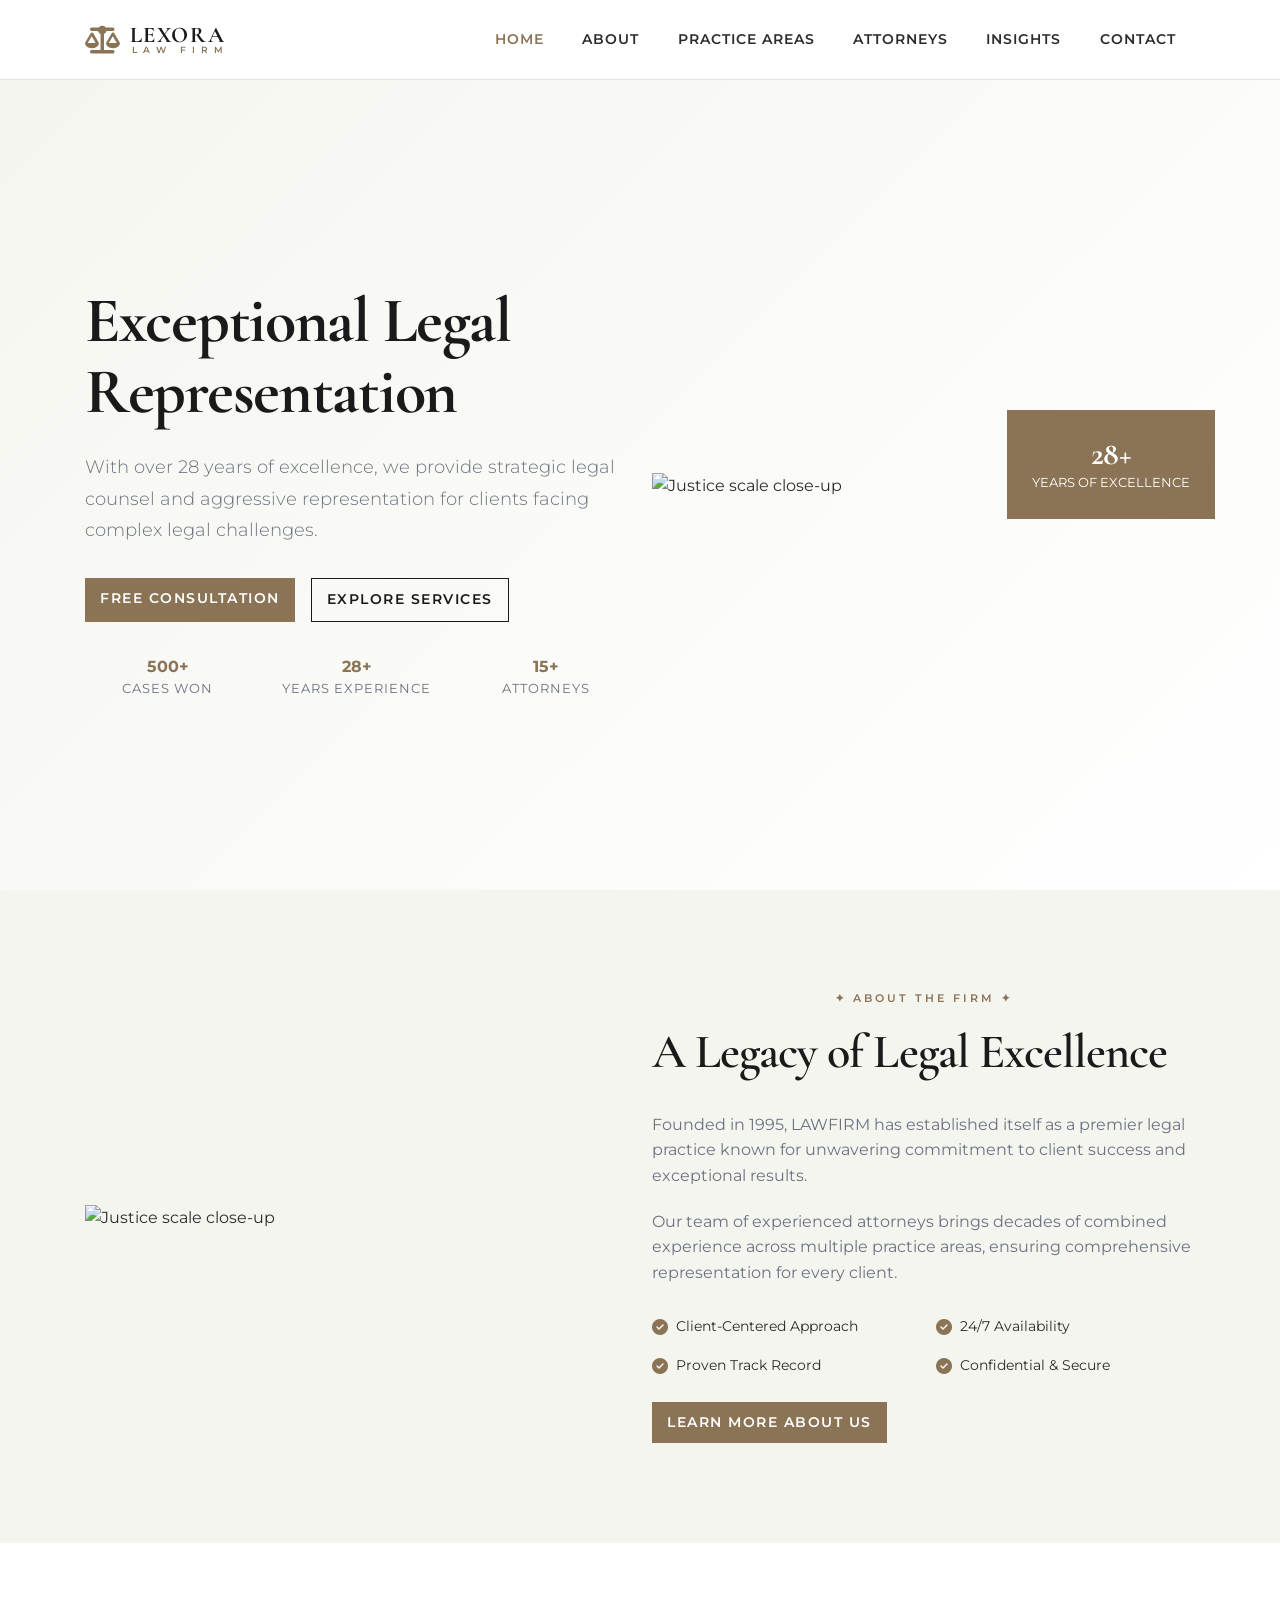
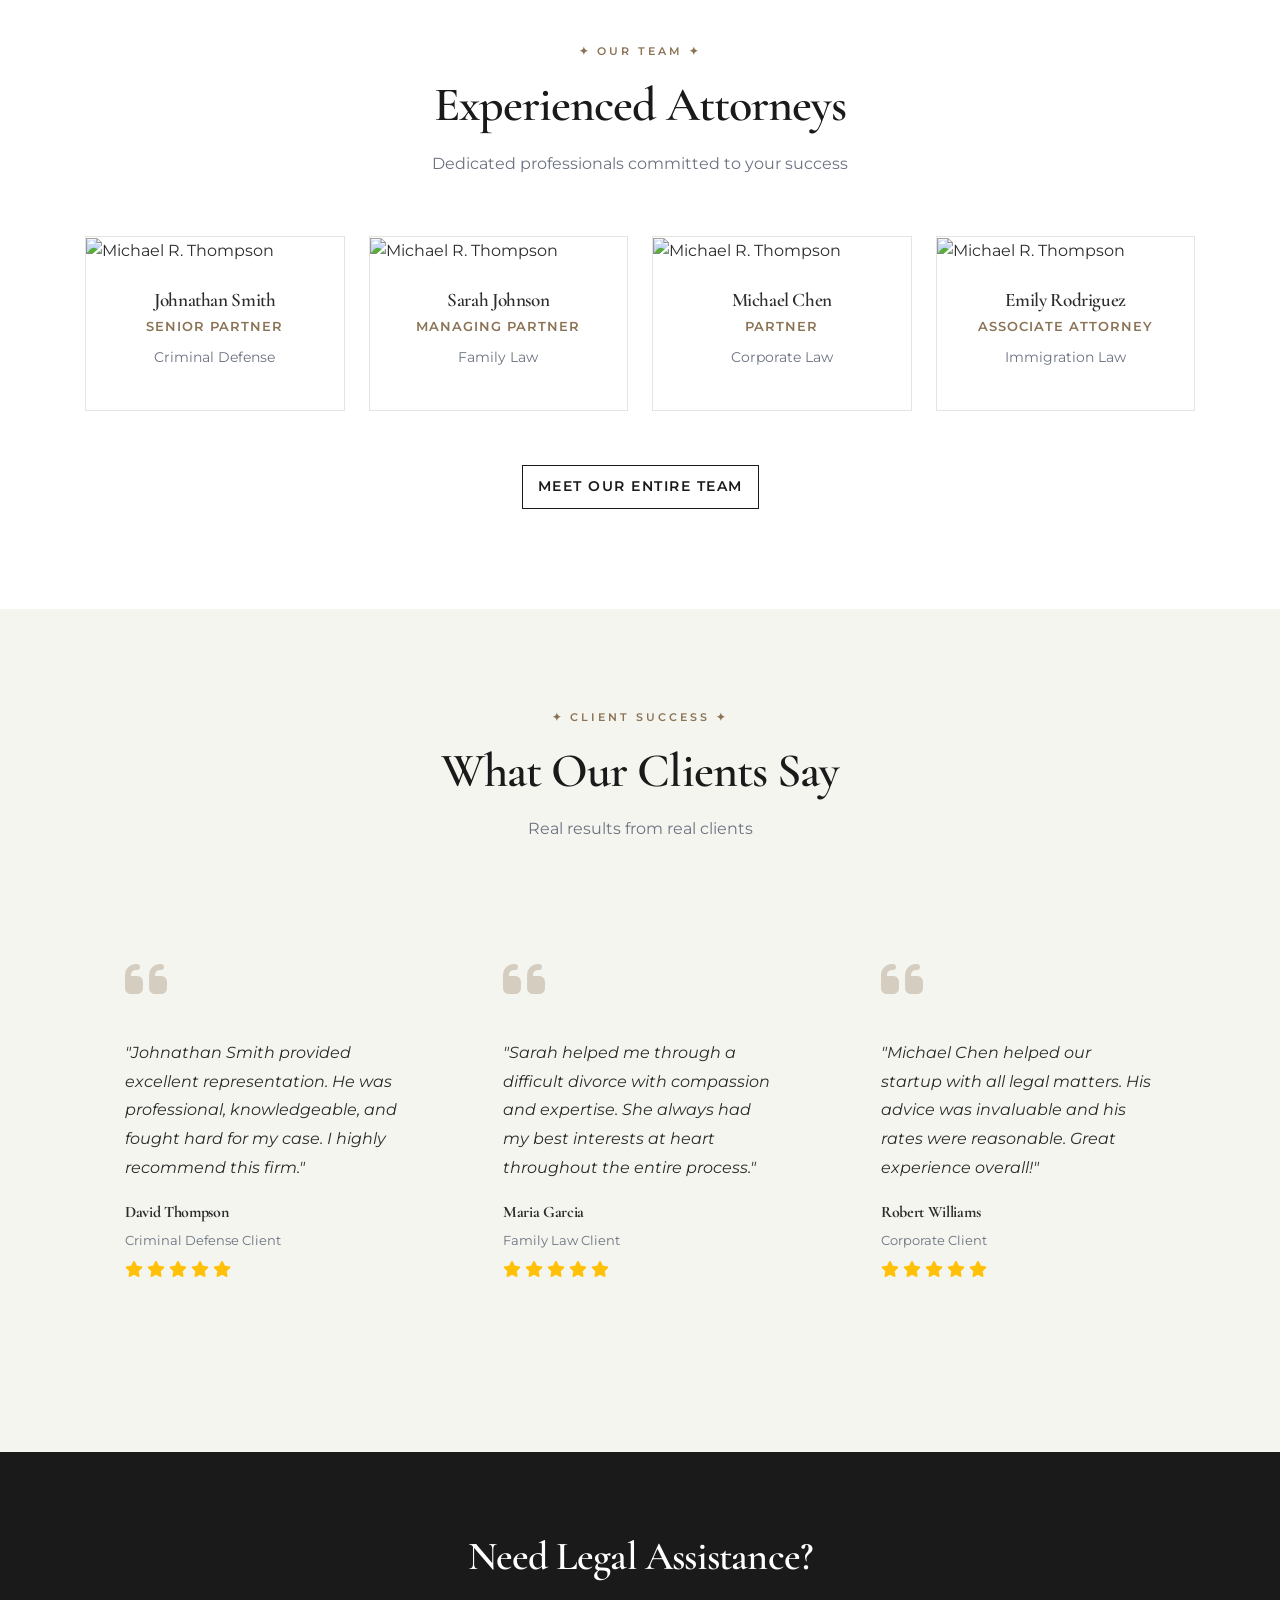
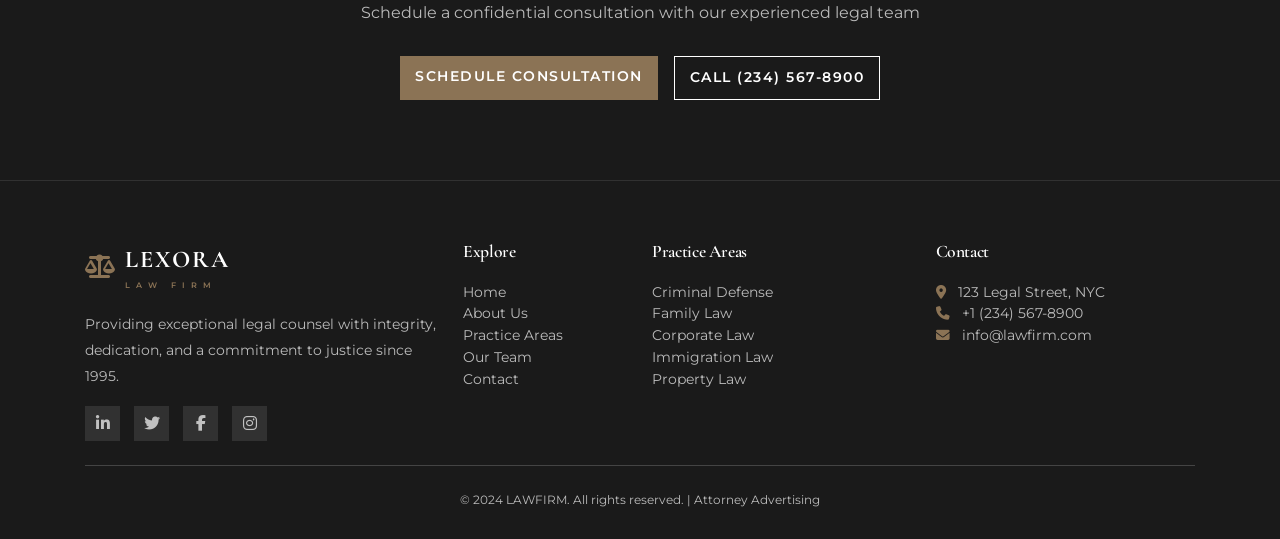
==== index.html @ 79b03701 "Update index.html" ====
<!DOCTYPE html>
<html lang="en">
<head>
    <meta charset="UTF-8">
    <meta name="viewport" content="width=device-width, initial-scale=1.0, viewport-fit=cover">
    <title>LAWFIRM - Premier Legal Services & Representation</title>
    
    <!-- Bootstrap 5 CSS -->
    <link href="https://cdn.jsdelivr.net/npm/bootstrap@5.3.0/dist/css/bootstrap.min.css" rel="stylesheet">
    <!-- Font Awesome -->
    <link rel="stylesheet" href="https://cdnjs.cloudflare.com/ajax/libs/font-awesome/6.4.0/css/all.min.css">
    <!-- Google Fonts - Professional Fonts -->
    <link href="https://fonts.googleapis.com/css2?family=Cormorant+Garamond:wght@400;500;600;700&family=Montserrat:wght@300;400;500;600;700;800&display=swap" rel="stylesheet">
    <!-- AOS Animation -->
    <link href="https://unpkg.com/aos@2.3.1/dist/aos.css" rel="stylesheet">
    
    <style>
        :root {
            --primary: #8B7355;
            --primary-dark: #6B5340;
            --primary-light: #A08C6F;
            --secondary: #2C2C2C;
            --dark: #1A1A1A;
            --gray: #6B7280;
            --light-gray: #F5F5F0;
            --white: #FFFFFF;
            --border: #E5E5E0;
        }
        
        * {
            margin: 0;
            padding: 0;
            box-sizing: border-box;
        }
        
        body {
            font-family: 'Montserrat', sans-serif;
            color: var(--secondary);
            background: var(--white);
            line-height: 1.6;
            overflow-x: hidden;
        }
        
        h1, h2, h3, h4, h5, h6 {
            font-family: 'Cormorant Garamond', serif;
            font-weight: 600;
            letter-spacing: -0.02em;
        }
        
        /* Professional Navbar */
        .navbar {
            padding: 0;
            background: var(--white);
            border-bottom: 1px solid var(--border);
            transition: all 0.3s ease;
        }
        
        .navbar.scrolled {
            box-shadow: 0 5px 20px rgba(0,0,0,0.05);
        }
        
        .navbar-brand {
            font-family: 'Cormorant Garamond', serif;
            font-size: 1.8rem;
            font-weight: 700;
            color: var(--dark) !important;
            letter-spacing: -0.5px;
            padding: 1.2rem 0;
        }
        
        .navbar-brand span {
            color: var(--primary);
        }
        
        .nav-link {
            font-size: 0.85rem;
            font-weight: 600;
            color: var(--secondary) !important;
            text-transform: uppercase;
            letter-spacing: 1px;
            padding: 1.8rem 1.2rem !important;
            transition: color 0.3s;
            position: relative;
        }
        
        .nav-link::after {
            content: '';
            position: absolute;
            bottom: 0;
            left: 50%;
            transform: translateX(-50%);
            width: 0;
            height: 2px;
            background: var(--primary);
            transition: width 0.3s;
        }
        
        
        
        .nav-link:hover,
        .nav-link.active {
            color: var(--primary) !important;
        }
        
        /* Hero Section */
        .hero {
            position: relative;
            min-height: 90vh;
            background: linear-gradient(135deg, #F5F5F0 0%, #FFFFFF 100%);
            display: flex;
            align-items: center;
            overflow: hidden;
        }
        
        .hero-badge {
            display: inline-block;
            font-size: 0.75rem;
            font-weight: 600;
            text-transform: uppercase;
            letter-spacing: 3px;
            color: var(--primary);
            margin-bottom: 1.5rem;
        }
        
        .hero h1 {
            font-size: 4rem;
            font-weight: 700;
            line-height: 1.1;
            margin-bottom: 1.5rem;
            color: var(--dark);
        }
        
        .hero .lead {
            font-size: 1.1rem;
            color: var(--gray);
            margin-bottom: 2rem;
            line-height: 1.8;
        }
        
        @media (max-width: 768px) {
            .hero h1 {
                font-size: 2.5rem;
            }
            .about-image{
            display:none !important;
            }
        }
        
        /* Professional Buttons */
        .btn-primary-custom {
            background: var(--primary);
            color: var(--white);
            padding: 10px 15px;
            font-size: 0.85rem;
            font-weight: 600;
            text-transform: uppercase;
            letter-spacing: 1.5px;
            border: none;
            border-radius: 0;
            transition: all 0.3s;
            display: inline-block;
            text-decoration: none;
        }
        
        .btn-primary-custom:hover {
            background: var(--primary-dark);
            color: var(--white);
            transform: translateY(-2px);
        }
        
        .btn-outline-custom {
            border: 1px solid var(--dark);
            color: var(--dark);
            background: transparent;
            padding: 10px 15px;
            font-size: 0.85rem;
            font-weight: 600;
            text-transform: uppercase;
            letter-spacing: 1.5px;
            border-radius: 0;
            transition: all 0.3s;
            display: inline-block;
            text-decoration: none;
        }
        
        .btn-outline-custom:hover {
            background: var(--dark);
            color: var(--white);
            transform: translateY(-2px);
        }
        
        /* Section Styles */
        .section {
            padding: 100px 0;
        }
        
        .section-dark {
            background: var(--light-gray);
        }
        
        .section-title {
            text-align: center;
            margin-bottom: 60px;
        }
        
        .section-subtitle {
            display: inline-block;
            font-size: 0.7rem;
            font-weight: 600;
            text-transform: uppercase;
            letter-spacing: 3px;
            color: var(--primary);
            margin-bottom: 1rem;
            display: flex;
            justify-content: center;
        }
        
        .section-title h2 {
            font-size: 3rem;
            font-weight: 600;
            color: var(--dark);
            margin-bottom: 1rem;
        }
        
        .section-title p {
            color: var(--gray);
            max-width: 600px;
            margin: 0 auto;
            font-size: 1rem;
        }
        
        /* Professional Cards */
        .service-card {
            background: var(--white);
            padding: 40px 30px;
            border: 1px solid var(--border);
            transition: all 0.3s;
            margin-bottom: 30px;
            height: 100%;
        }
        
        .service-card:hover {
            transform: translateY(-5px);
            box-shadow: 0 20px 40px rgba(0,0,0,0.05);
            border-color: var(--primary);
        }
        
        .service-icon {
            width: 60px;
            height: 60px;
            background: var(--light-gray);
            display: flex;
            align-items: center;
            justify-content: center;
            margin-bottom: 25px;
        }
        
        .service-icon i {
            font-size: 1.8rem;
            color: var(--primary);
        }
        
        .service-card h4 {
            font-size: 1.3rem;
            margin-bottom: 15px;
            font-weight: 600;
        }
        
        .service-card p {
            color: var(--gray);
            font-size: 0.9rem;
            margin-bottom: 20px;
            line-height: 1.7;
        }
        
        .service-link {
            font-size: 0.8rem;
            font-weight: 600;
            text-transform: uppercase;
            letter-spacing: 1px;
            color: var(--primary);
            text-decoration: none;
        }
        
        .service-link i {
            transition: transform 0.3s;
        }
        
        .service-link:hover i {
            transform: translateX(5px);
        }
        
        /* About Section */
        .about-image {
            position: relative;
        }
        
        .about-image img {
            width: 100%;
            height: auto;
        }
        
        .experience-badge {
            position: absolute;
            bottom: -20px;
            right: -20px;
            background: var(--primary);
            color: var(--white);
            padding: 25px;
            text-align: center;
            min-width: 150px;
        }
        
        .experience-badge h3 {
            font-size: 2rem;
            font-weight: 700;
            margin: 0;
        }
        
        .experience-badge p {
            margin: 0;
            font-size: 0.8rem;
            text-transform: uppercase;
        }
        
        /* Lawyer Card */
        .lawyer-card {
            background: var(--white);
            border: 1px solid var(--border);
            margin-bottom: 30px;
            transition: all 0.3s;
        }
        
        .lawyer-card:hover {
            transform: translateY(-5px);
            box-shadow: 0 20px 40px rgba(0,0,0,0.05);
        }
        
        .lawyer-image {
            width: 100%;
            height: 300px;
            object-fit: cover;
        }
        
        .lawyer-info {
            padding: 25px;
            text-align: center;
        }
        
        .lawyer-info h5 {
            font-size: 1.2rem;
            font-weight: 600;
            margin-bottom: 5px;
        }
        
        .lawyer-info .position {
            color: var(--primary);
            font-size: 0.8rem;
            font-weight: 600;
            text-transform: uppercase;
            letter-spacing: 1px;
            margin-bottom: 10px;
        }
        
        .lawyer-info .specialization {
            color: var(--gray);
            font-size: 0.85rem;
        }
        
        /* Testimonial Card */
        .testimonial-card {
            background: var(--light-gray);
            padding: 40px;
            margin-bottom: 30px;
            position: relative;
        }
        
        .testimonial-icon {
            font-size: 3rem;
            color: var(--primary);
            opacity: 0.3;
            margin-bottom: 20px;
        }
        
        .testimonial-card p {
            font-size: 1rem;
            line-height: 1.8;
            color: var(--secondary);
            font-style: italic;
            margin-bottom: 20px;
        }
        
        .testimonial-author h6 {
            font-weight: 700;
            margin-bottom: 5px;
        }
        
        .testimonial-author span {
            font-size: 0.8rem;
            color: var(--gray);
        }
        
        /* Stats Section */
        .stat-card {
            text-align: center;
        }
        
        .stat-number {
            
            font-weight: 700;
            color: var(--primary);
        }
        
        .stat-label {
            font-size: 0.8rem;
            text-transform: uppercase;
            letter-spacing: 1px;
            color: var(--gray);
        }
        
        /* CTA Section */
        .cta-section {
            background: var(--dark);
            padding: 80px 0;
            text-align: center;
        }
        
        .cta-section h2 {
            color: var(--white);
            font-size: 2.5rem;
            margin-bottom: 20px;
        }
        
        .cta-section p {
            color: rgba(255,255,255,0.7);
            margin-bottom: 30px;
        }
        
        /* Footer */
        .footer {
            background: var(--dark);
            color: rgba(255,255,255,0.7);
            padding: 60px 0 30px;
            border-top: 1px solid rgba(255,255,255,0.1);
        }
        
        .footer h5 {
            color: var(--white);
            font-size: 1.1rem;
            margin-bottom: 20px;
            font-weight: 600;
        }
        
        .footer a {
            color: rgba(255,255,255,0.7);
            text-decoration: none;
            transition: color 0.3s;
        }
        
        .footer a:hover {
            color: var(--primary);
        }
        
        .footer .social-links a {
            display: inline-block;
            width: 35px;
            height: 35px;
            background: rgba(255,255,255,0.1);
            text-align: center;
            line-height: 35px;
            margin-right: 10px;
            transition: all 0.3s;
        }
        
        .footer .social-links a:hover {
            background: var(--primary);
            color: var(--white);
        }
        
        /* Responsive */
        @media (max-width: 768px) {
            .section {
                padding: 60px 0;
            }
            .section-title h2 {
                font-size: 2rem;
            }
            .hero {
                min-height: auto;
                padding: 80px 0;
            }
            .experience-badge {
                position: relative;
                bottom: auto;
                right: auto;
                margin-top: 20px;
            }
        }
        
        /* Container */
        .container {
            width: 100%;
            padding-right: 15px;
            padding-left: 15px;
            margin-right: auto;
            margin-left: auto;
        }
        
        @media (min-width: 576px) {
            .container { max-width: 540px; }
        }
        @media (min-width: 768px) {
            .container { max-width: 720px; }
        }
        @media (min-width: 992px) {
            .container { max-width: 960px; }
        }
        @media (min-width: 1200px) {
            .container { max-width: 1140px; }
        }
    </style>
</head>
<body>
    <!-- Professional Navbar -->
    <nav class="navbar navbar-expand-lg sticky-top">
        <div class="container">
            <a class="navbar-brand" href="index.html" style="display: flex; align-items: center; gap: 10px;">
                <i class="fas fa-balance-scale" style="color: #8B7355; font-size: 28px;"></i>
                <div style="line-height: 1;">
                    <div style="font-family: 'Cormorant Garamond', serif; font-size: 1.4rem; font-weight: 700; letter-spacing: 1.6px; color: #1A1A1A;">LEXORA</div>
                    <div style="font-family: 'Montserrat', sans-serif; font-size: 0.55rem; font-weight: 600; letter-spacing: 6px; color: #8B7355; text-transform: uppercase; margin-top: 0px; margin-left: 2px;">Law Firm</div>
                </div>
            </a>
            <button class="navbar-toggler" type="button" data-bs-toggle="collapse" data-bs-target="#navbarNav">
                <span class="navbar-toggler-icon"></span>
            </button>
            <div class="collapse navbar-collapse" id="navbarNav">
                <ul class="navbar-nav ms-auto">
                    <li class="nav-item">
                        <a class="nav-link active" href="index.html">Home</a>
                    </li>
                    <li class="nav-item">
                        <a class="nav-link" href="#">About</a>
                    </li>
                    <li class="nav-item">
                        <a class="nav-link" href="#">Practice Areas</a>
                    </li>
                    <li class="nav-item">
                        <a class="nav-link" href="#">Attorneys</a>
                    </li>
                    <li class="nav-item">
                        <a class="nav-link" href="#">Insights</a>
                    </li>
                    <li class="nav-item">
                        <a class="nav-link" href="#">Contact</a>
                    </li>
                </ul>
            </div>
        </div>
    </nav>
    
    <main>
        <!-- Professional Hero Section -->
        <section class="hero">
            <div class="container">
                <div class="row align-items-center">
                    <div class="col-lg-6" data-aos="fade-up">
                        <span class="hero-badge"></span>
                        <h1>Exceptional Legal<br>Representation</h1>
                        <p class="lead">With over 28 years of excellence, we provide strategic legal counsel and aggressive representation for clients facing complex legal challenges.</p>
                        <div class="d-flex flex-wrap gap-3">
                            <a href="contact.html" class="btn-primary-custom">
                                Free Consultation 
                            </a>
                            <a href="practice-areas.html" class="btn-outline-custom">
                                Explore Services
                            </a>
                        </div>
                        
                        <div class="row mt-3 mb-3 pt-3">
                            <div class="col-4">
                                <div class="stat-card">
                                    <div class="stat-number">500+</div>
                                    <div class="stat-label">Cases Won</div>
                                </div>
                            </div>
                            <div class="col-4">
                                <div class="stat-card">
                                    <div class="stat-number">28+</div>
                                    <div class="stat-label">Years Experience</div>
                                </div>
                            </div>
                            <div class="col-4">
                                <div class="stat-card">
                                    <div class="stat-number">15+</div>
                                    <div class="stat-label">Attorneys</div>
                                </div>
                            </div>
                        </div>
                    </div>
                    <div class="col-lg-6 d-none d-lg-block" data-aos="fade-left">
                        <div class="about-image">
                            <img src="https://images.unsplash.com/photo-1447968954315-3f0c44f7313c?w=600&h=450&fit=crop&auto=format" alt="Justice scale close-up" style="width:100%; height:100%; object-fit:cover;">
                            <div class="experience-badge">
                                <h3>28+</h3>
                                <p>Years of Excellence</p>
                            </div>
                        </div>
                    </div>
                </div>
            </div>
        </section>

        

        <!-- About Section - Dark Background -->
        <section class="section section-dark">
            <div class="container">
                <div class="row align-items-center">
                    <div class="col-lg-6 order-lg-2" data-aos="fade-left">
                        <div class="section-title text-start" style="margin-bottom: 30px;">
                            <span class="section-subtitle">✦ ABOUT THE FIRM ✦</span>
                            <h2>A Legacy of Legal Excellence</h2>
                        </div>
                        <p style="color: var(--gray); margin-bottom: 20px;">Founded in 1995, LAWFIRM has established itself as a premier legal practice known for unwavering commitment to client success and exceptional results.</p>
                        <p style="color: var(--gray); margin-bottom: 30px;">Our team of experienced attorneys brings decades of combined experience across multiple practice areas, ensuring comprehensive representation for every client.</p>
                        
                        <div class="row mb-4">
                            <div class="col-6">
                                <div class="d-flex align-items-center mb-3">
                                    <i class="fas fa-check-circle" style="color: var(--primary);"></i>
                                    <span class="ms-2" style="font-size: 0.9rem;">Client-Centered Approach</span>
                                </div>
                                <div class="d-flex align-items-center">
                                    <i class="fas fa-check-circle" style="color: var(--primary);"></i>
                                    <span class="ms-2" style="font-size: 0.9rem;">Proven Track Record</span>
                                </div>
                            </div>
                            <div class="col-6">
                                <div class="d-flex align-items-center mb-3">
                                    <i class="fas fa-check-circle" style="color: var(--primary);"></i>
                                    <span class="ms-2" style="font-size: 0.9rem;">24/7 Availability</span>
                                </div>
                                <div class="d-flex align-items-center">
                                    <i class="fas fa-check-circle" style="color: var(--primary);"></i>
                                    <span class="ms-2" style="font-size: 0.9rem;">Confidential & Secure</span>
                                </div>
                            </div>
                        </div>
                        
                        <a href="about.html" class="btn-primary-custom">Learn More About Us</a>
                    </div>
                    <div class="col-lg-6 order-lg-1 mt-5 mt-lg-0" data-aos="fade-right">
                        <div class="about-image">
                            <img src="https://images.unsplash.com/photo-1447968954315-3f0c44f7313c?w=600&h=450&fit=crop&auto=format" alt="Justice scale close-up" style="width:100%; height:100%; object-fit:cover;">
                        </div>
                    </div>
                </div>
            </div>
        </section>

        <!-- Featured Attorneys -->
        <section class="section">
            <div class="container">
                <div class="section-title" data-aos="fade-up">
                    <span class="section-subtitle">✦ OUR TEAM ✦</span>
                    <h2>Experienced Attorneys</h2>
                    <p>Dedicated professionals committed to your success</p>
                </div>
                <div class="row">
                    <div class="col-lg-3 col-md-6" data-aos="fade-up" data-aos-delay="100">
                        <div class="lawyer-card">
                            <img src="https://images.unsplash.com/photo-1472099645785-5658abf4ff4e?w=300&h=400&fit=crop&auto=format" alt="Michael R. Thompson" style="width:100%; height:100%; object-fit:cover;">
                            <div class="lawyer-info">
                                <h5>Johnathan Smith</h5>
                                <p class="position">Senior Partner</p>
                                <p class="specialization">Criminal Defense</p>
                            </div>
                        </div>
                    </div>
                    <div class="col-lg-3 col-md-6" data-aos="fade-up" data-aos-delay="200">
                        <div class="lawyer-card">
                            <img src="https://images.unsplash.com/photo-1472099645785-5658abf4ff4e?w=300&h=400&fit=crop&auto=format" alt="Michael R. Thompson" style="width:100%; height:100%; object-fit:cover;">
                            <div class="lawyer-info">
                                <h5>Sarah Johnson</h5>
                                <p class="position">Managing Partner</p>
                                <p class="specialization">Family Law</p>
                            </div>
                        </div>
                    </div>
                    <div class="col-lg-3 col-md-6" data-aos="fade-up" data-aos-delay="300">
                        <div class="lawyer-card">
                            <img src="https://images.unsplash.com/photo-1472099645785-5658abf4ff4e?w=300&h=400&fit=crop&auto=format" alt="Michael R. Thompson" style="width:100%; height:100%; object-fit:cover;">
                            <div class="lawyer-info">
                                <h5>Michael Chen</h5>
                                <p class="position">Partner</p>
                                <p class="specialization">Corporate Law</p>
                            </div>
                        </div>
                    </div>
                    <div class="col-lg-3 col-md-6" data-aos="fade-up" data-aos-delay="400">
                        <div class="lawyer-card">
                            <img src="https://images.unsplash.com/photo-1472099645785-5658abf4ff4e?w=300&h=400&fit=crop&auto=format" alt="Michael R. Thompson" style="width:100%; height:100%; object-fit:cover;">
                            <div class="lawyer-info">
                                <h5>Emily Rodriguez</h5>
                                <p class="position">Associate Attorney</p>
                                <p class="specialization">Immigration Law</p>
                            </div>
                        </div>
                    </div>
                </div>
                <div class="text-center mt-4" data-aos="fade-up">
                    <a href="attorneys.html" class="btn-outline-custom">Meet Our Entire Team</a>
                </div>
            </div>
        </section>

        <!-- Testimonials Section -->
        <section class="section section-dark">
            <div class="container">
                <div class="section-title" data-aos="fade-up">
                    <span class="section-subtitle">✦ CLIENT SUCCESS ✦</span>
                    <h2>What Our Clients Say</h2>
                    <p>Real results from real clients</p>
                </div>
                <div class="row">
                    <div class="col-md-4" data-aos="fade-up" data-aos-delay="100">
                        <div class="testimonial-card">
                            <div class="testimonial-icon">
                                <i class="fas fa-quote-left"></i>
                            </div>
                            <p>"Johnathan Smith provided excellent representation. He was professional, knowledgeable, and fought hard for my case. I highly recommend this firm."</p>
                            <div class="testimonial-author">
                                <h6>David Thompson</h6>
                                <span>Criminal Defense Client</span>
                                <div class="text-warning mt-1">
                                    <i class="fas fa-star"></i>
                                    <i class="fas fa-star"></i>
                                    <i class="fas fa-star"></i>
                                    <i class="fas fa-star"></i>
                                    <i class="fas fa-star"></i>
                                </div>
                            </div>
                        </div>
                    </div>
                    <div class="col-md-4" data-aos="fade-up" data-aos-delay="200">
                        <div class="testimonial-card">
                            <div class="testimonial-icon">
                                <i class="fas fa-quote-left"></i>
                            </div>
                            <p>"Sarah helped me through a difficult divorce with compassion and expertise. She always had my best interests at heart throughout the entire process."</p>
                            <div class="testimonial-author">
                                <h6>Maria Garcia</h6>
                                <span>Family Law Client</span>
                                <div class="text-warning mt-1">
                                    <i class="fas fa-star"></i>
                                    <i class="fas fa-star"></i>
                                    <i class="fas fa-star"></i>
                                    <i class="fas fa-star"></i>
                                    <i class="fas fa-star"></i>
                                </div>
                            </div>
                        </div>
                    </div>
                    <div class="col-md-4" data-aos="fade-up" data-aos-delay="300">
                        <div class="testimonial-card">
                            <div class="testimonial-icon">
                                <i class="fas fa-quote-left"></i>
                            </div>
                            <p>"Michael Chen helped our startup with all legal matters. His advice was invaluable and his rates were reasonable. Great experience overall!"</p>
                            <div class="testimonial-author">
                                <h6>Robert Williams</h6>
                                <span>Corporate Client</span>
                                <div class="text-warning mt-1">
                                    <i class="fas fa-star"></i>
                                    <i class="fas fa-star"></i>
                                    <i class="fas fa-star"></i>
                                    <i class="fas fa-star"></i>
                                    <i class="fas fa-star"></i>
                                </div>
                            </div>
                        </div>
                    </div>
                </div>
            </div>
        </section>

        <!-- CTA Section -->
        <section class="cta-section">
            <div class="container">
                <div class="row justify-content-center">
                    <div class="col-lg-8 text-center" data-aos="fade-up">
                        <h2>Need Legal Assistance?</h2>
                        <p>Schedule a confidential consultation with our experienced legal team</p>
                        <div class="d-flex justify-content-center gap-3 flex-wrap">
                            <a href="contact.html" class="btn-primary-custom">Schedule Consultation</a>
                            <a href="tel:+1234567890" class="btn-outline-custom" style="border-color: var(--white); color: var(--white);">Call (234) 567-8900</a>
                        </div>
                    </div>
                </div>
            </div>
        </section>
    </main>
    
    <!-- Professional Footer -->
    <footer class="footer">
        <div class="container">
            <div class="row g-4">
                <div class="col-lg-4">
                    <div style="display: flex; align-items: center; gap: 10px; margin-bottom: 20px;">
                        <i class="fas fa-balance-scale" style="color: #8B7355; font-size: 24px;"></i>
                        <div>
                            <div style="font-family: 'Cormorant Garamond', serif; font-size: 1.5rem; font-weight: 700; letter-spacing: 2px; color: #FFFFFF;">LEXORA</div>
                            <div style="font-family: 'Montserrat', sans-serif; font-size: 0.5rem; font-weight: 600; letter-spacing: 6px; color: #8B7355; text-transform: uppercase;">Law Firm</div>
                        </div>
                    </div>
                    <p style="font-size: 0.9rem; line-height: 1.8;">Providing exceptional legal counsel with integrity, dedication, and a commitment to justice since 1995.</p>
                    <div class="social-links mt-3">
                        <a href="#"><i class="fab fa-linkedin-in"></i></a>
                        <a href="#"><i class="fab fa-twitter"></i></a>
                        <a href="#"><i class="fab fa-facebook-f"></i></a>
                        <a href="#"><i class="fab fa-instagram"></i></a>
                    </div>
                </div>
                <div class="col-lg-2">
                    <h5>Explore</h5>
                    <ul class="list-unstyled" style="font-size: 0.85rem;">
                        <li><a href="index.html">Home</a></li>
                        <li><a href="about.html">About Us</a></li>
                        <li><a href="practice-areas.html">Practice Areas</a></li>
                        <li><a href="attorneys.html">Our Team</a></li>
                        <li><a href="contact.html">Contact</a></li>
                    </ul>
                </div>
                <div class="col-lg-3">
                    <h5>Practice Areas</h5>
                    <ul class="list-unstyled" style="font-size: 0.85rem;">
                        <li><a href="practice-detail.html">Criminal Defense</a></li>
                        <li><a href="practice-detail.html">Family Law</a></li>
                        <li><a href="practice-detail.html">Corporate Law</a></li>
                        <li><a href="practice-detail.html">Immigration Law</a></li>
                        <li><a href="practice-detail.html">Property Law</a></li>
                    </ul>
                </div>
                <div class="col-lg-3">
                    <h5>Contact</h5>
                    <ul class="list-unstyled" style="font-size: 0.85rem;">
                        <li><i class="fas fa-map-marker-alt me-2" style="color: var(--primary);"></i> 123 Legal Street, NYC</li>
                        <li><i class="fas fa-phone me-2" style="color: var(--primary);"></i> +1 (234) 567-8900</li>
                        <li><i class="fas fa-envelope me-2" style="color: var(--primary);"></i> info@lawfirm.com</li>
                    </ul>
                </div>
            </div>
            <hr class="my-4" style="background: rgba(255,255,255,0.1);">
            <div class="text-center" style="font-size: 0.75rem;">
                <p class="mb-0">&copy; 2024 LAWFIRM. All rights reserved. | Attorney Advertising</p>
            </div>
        </div>
    </footer>
    
    <script src="https://cdn.jsdelivr.net/npm/bootstrap@5.3.0/dist/js/bootstrap.bundle.min.js"></script>
    <script src="https://unpkg.com/aos@2.3.1/dist/aos.js"></script>
    <script>
        AOS.init({
            duration: 800,
            once: true,
            offset: 50
        });
        
        window.addEventListener('scroll', function() {
            const navbar = document.querySelector('.navbar');
            if (window.scrollY > 50) {
                navbar.classList.add('scrolled');
            } else {
                navbar.classList.remove('scrolled');
            }
        });
    </script>
</body>
</html>
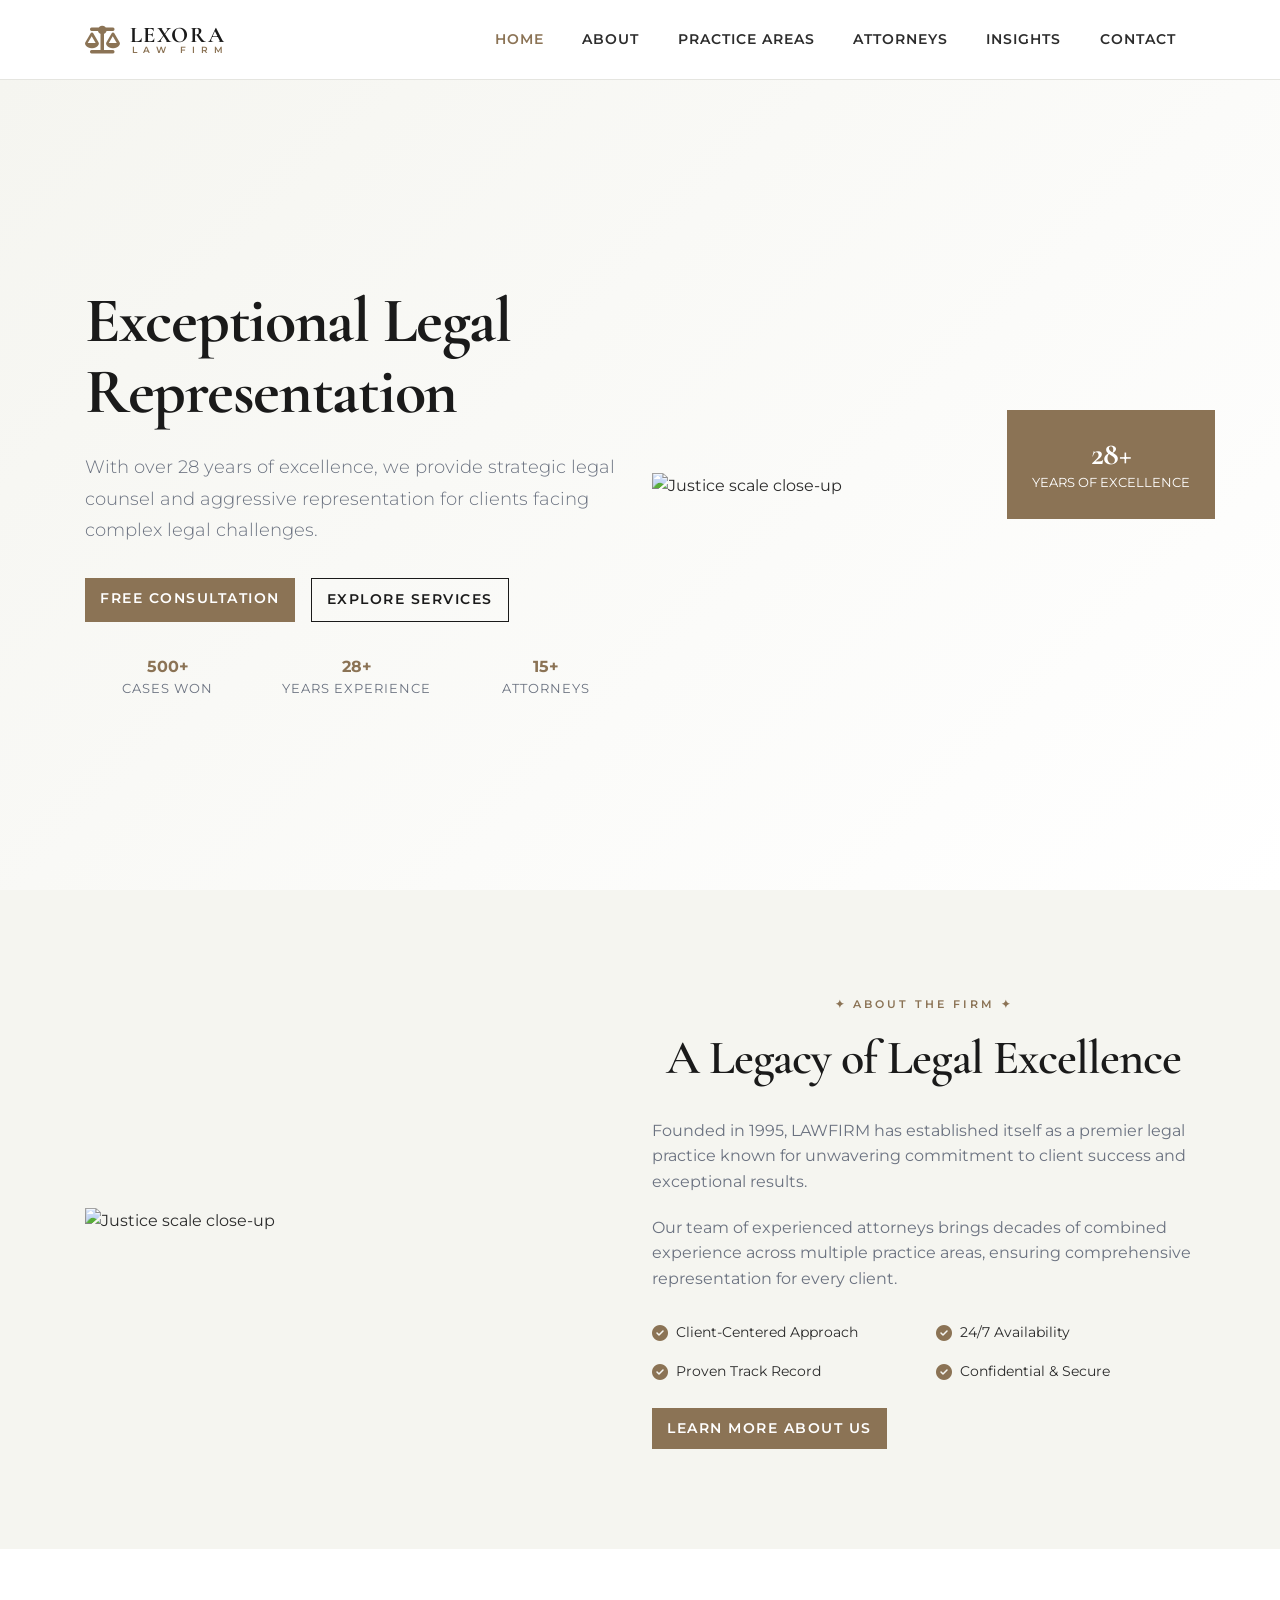
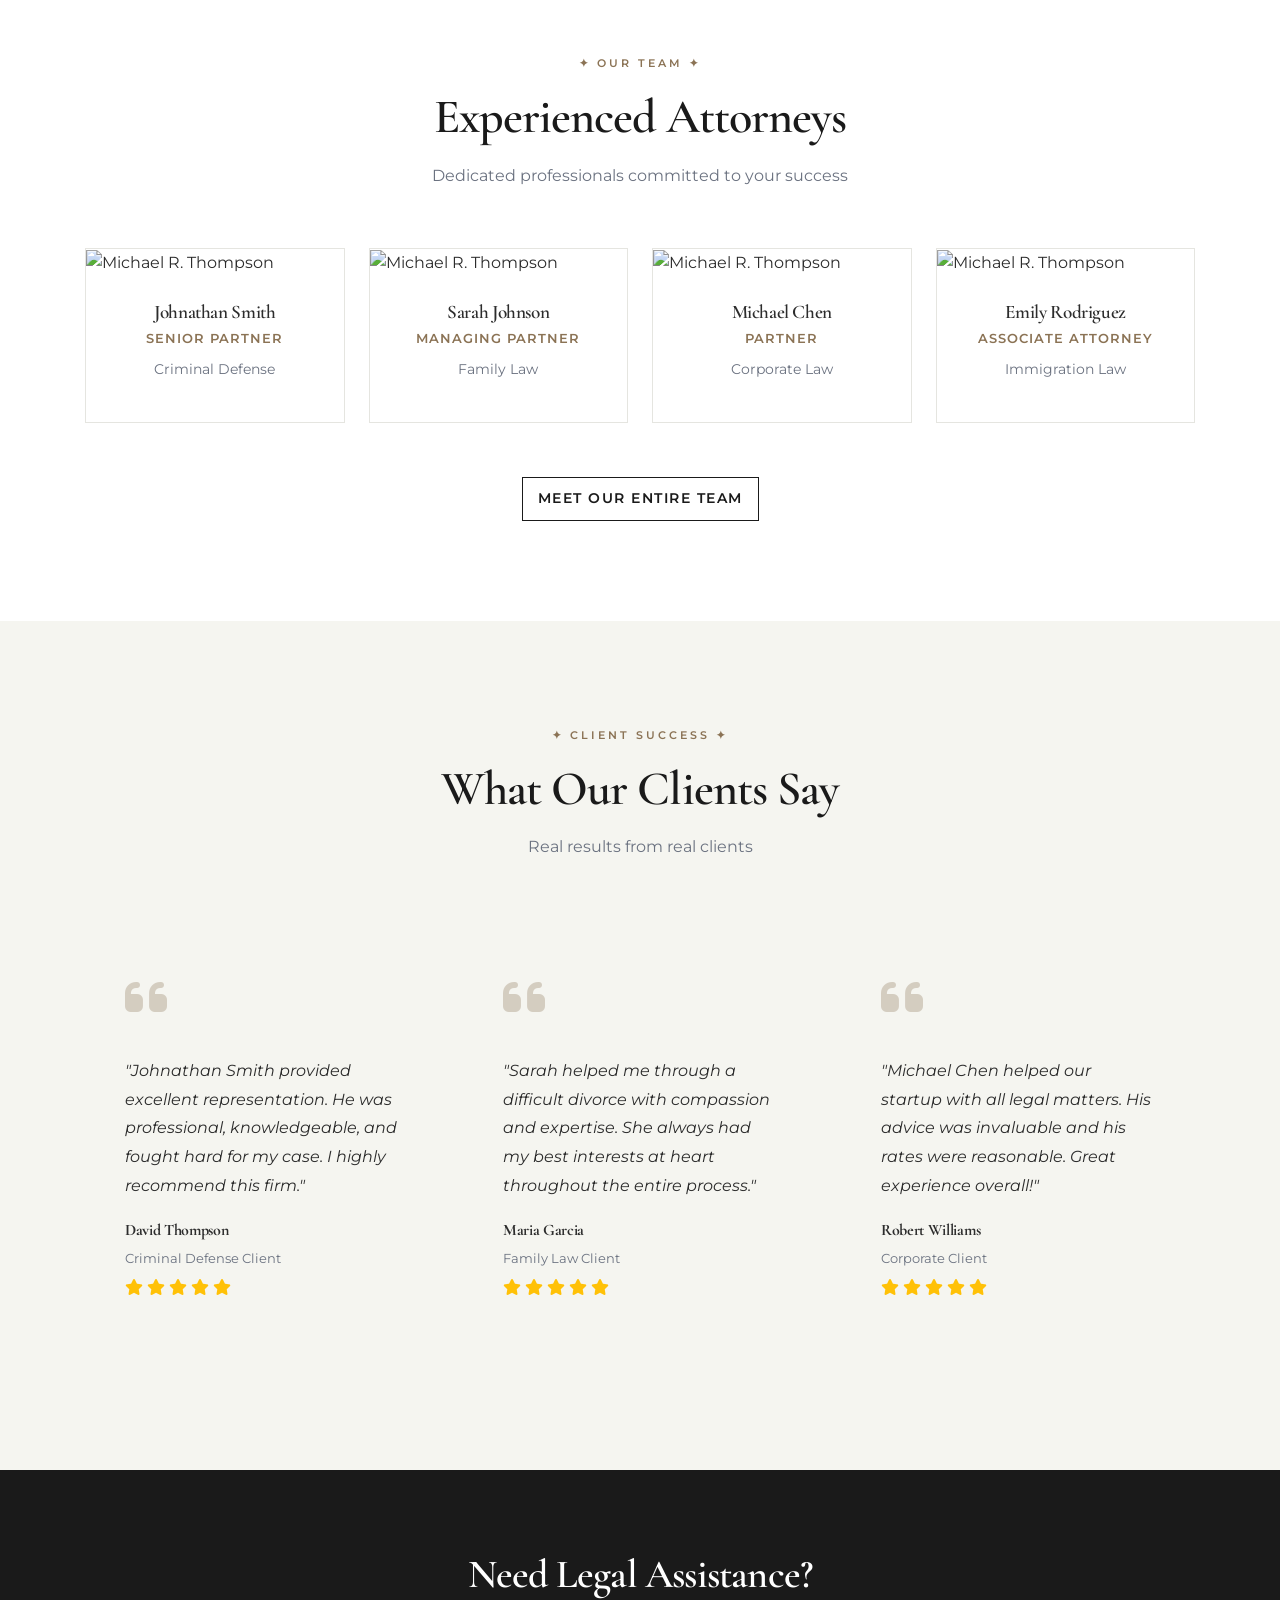
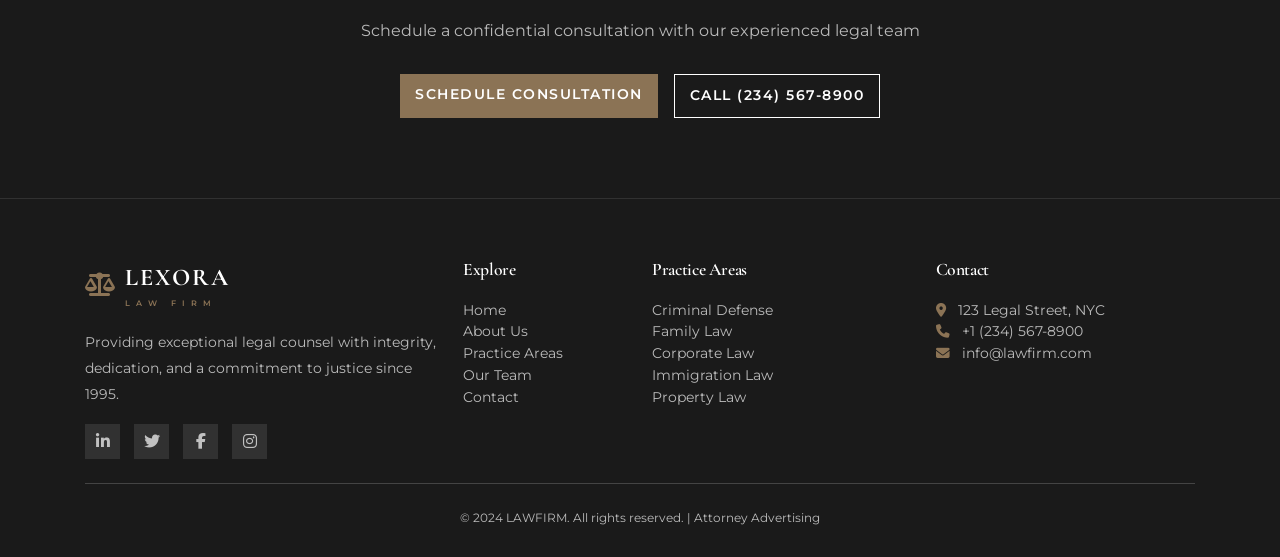
==== commit 260a832b: "Update index.html" ====
--- a/index.html
+++ b/index.html
@@ -211,8 +211,7 @@
             letter-spacing: 3px;
             color: var(--primary);
             margin-bottom: 1rem;
-            display: flex;
-            justify-content: center;
+    
         }
         
         .section-title h2 {
@@ -487,7 +486,8 @@
             }
             .hero {
                 min-height: auto;
-                padding: 80px 0;
+                padding: 40px 0px;
+                
             }
             .experience-badge {
                 position: relative;
@@ -618,7 +618,7 @@
             <div class="container">
                 <div class="row align-items-center">
                     <div class="col-lg-6 order-lg-2" data-aos="fade-left">
-                        <div class="section-title text-start" style="margin-bottom: 30px;">
+                        <div class="section-title text-center" style="margin-bottom: 30px;">
                             <span class="section-subtitle">✦ ABOUT THE FIRM ✦</span>
                             <h2>A Legacy of Legal Excellence</h2>
                         </div>
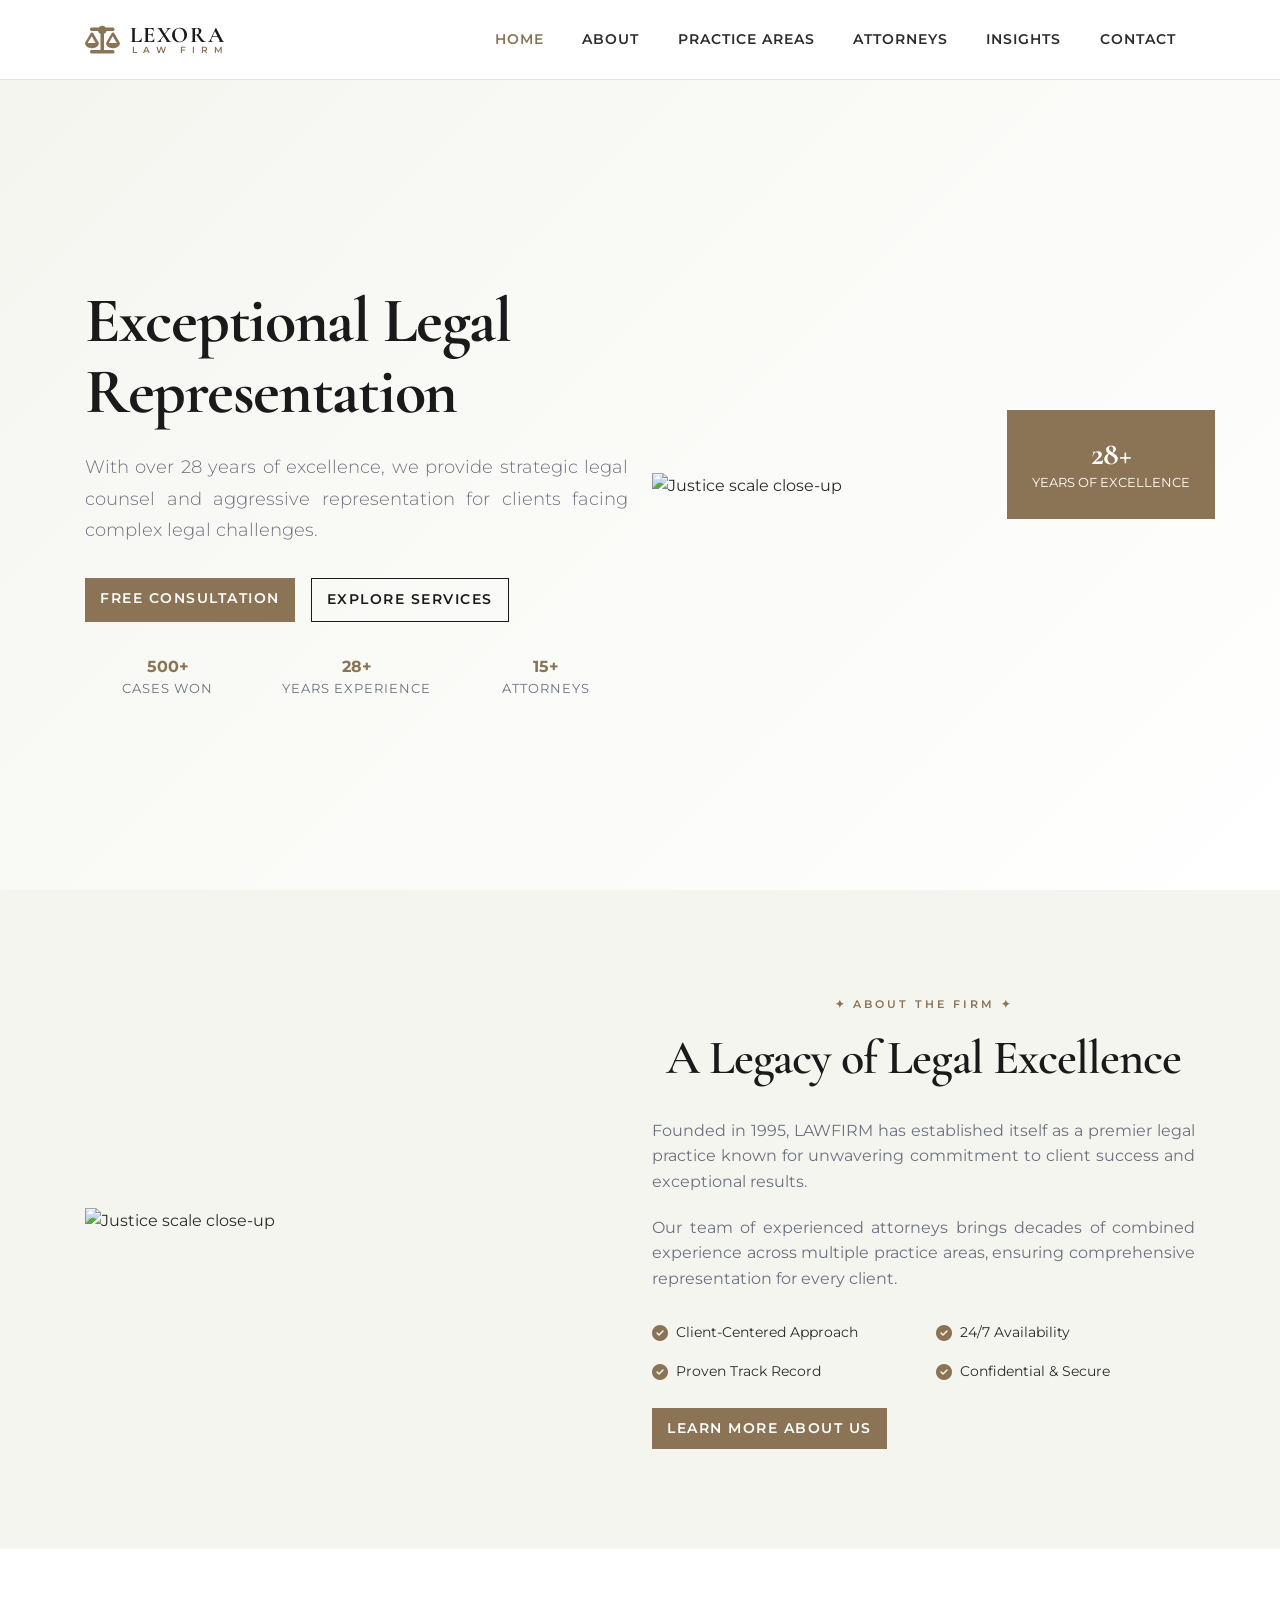
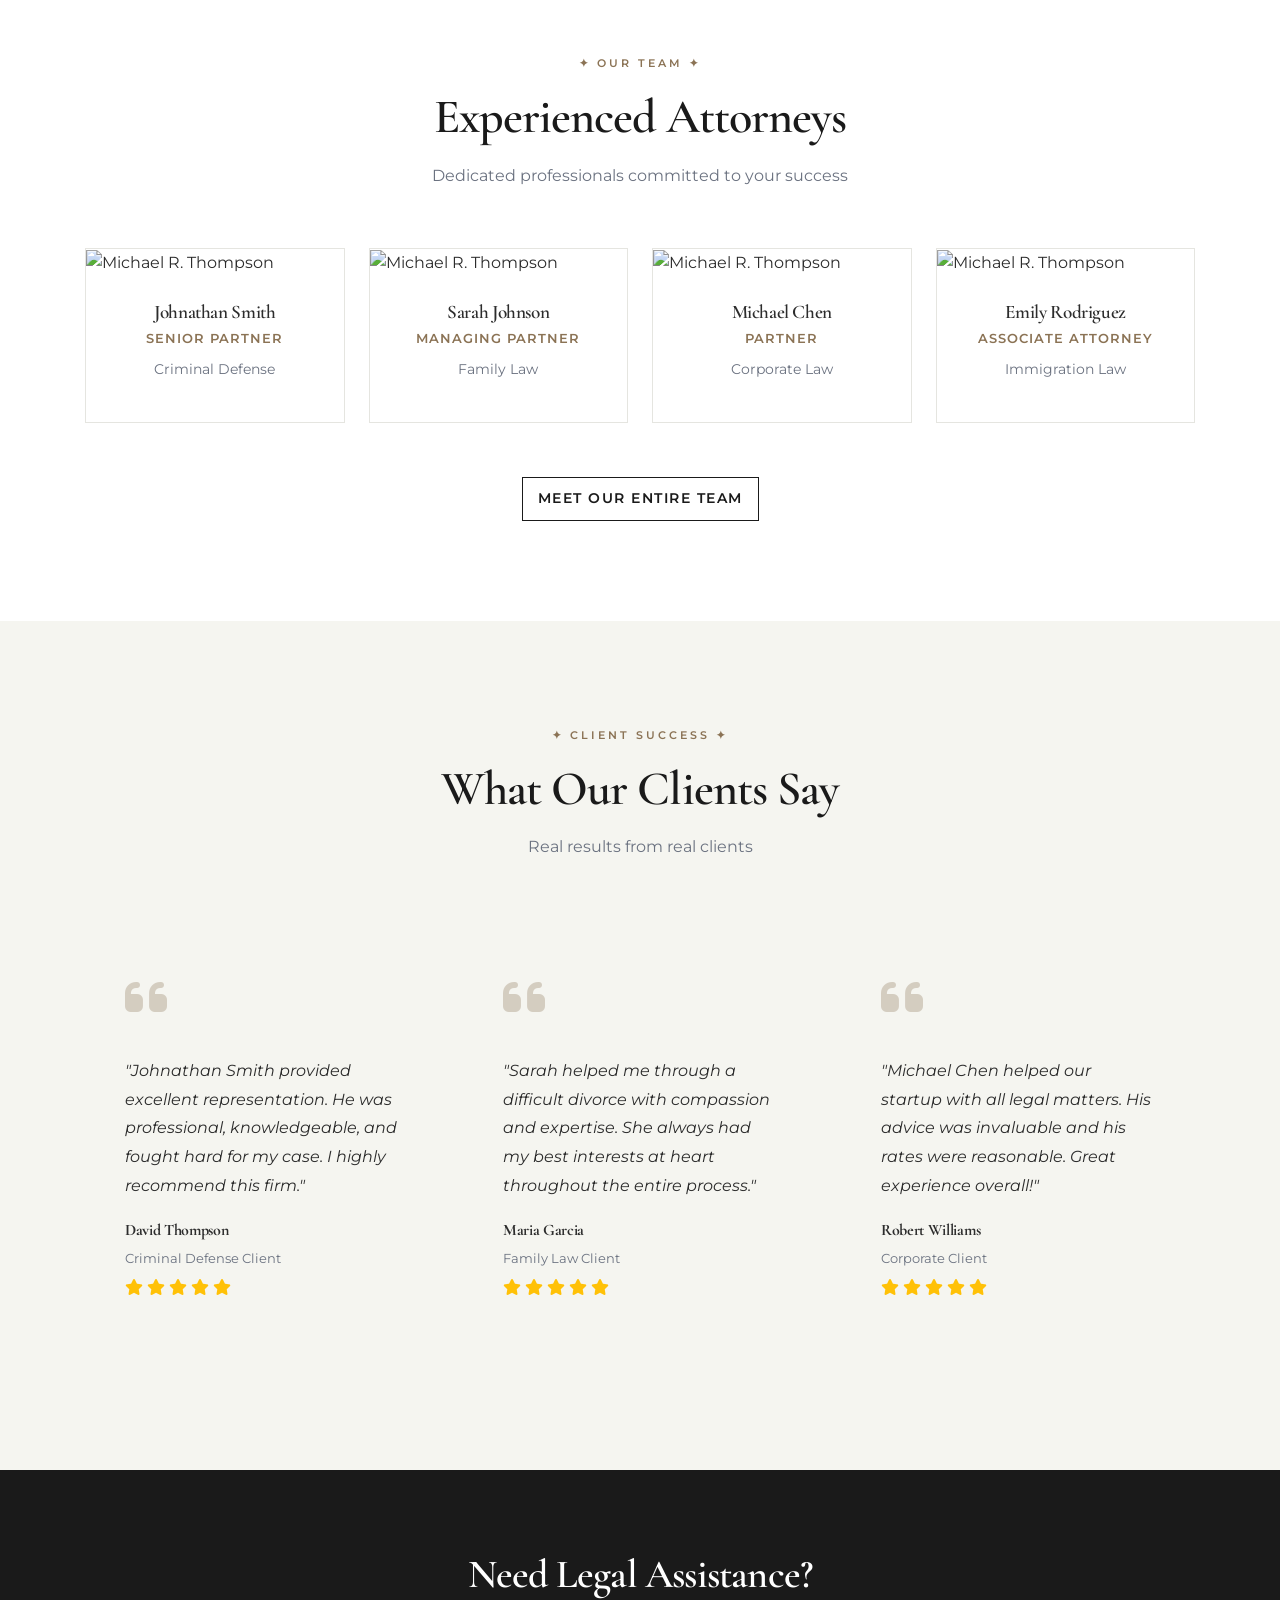
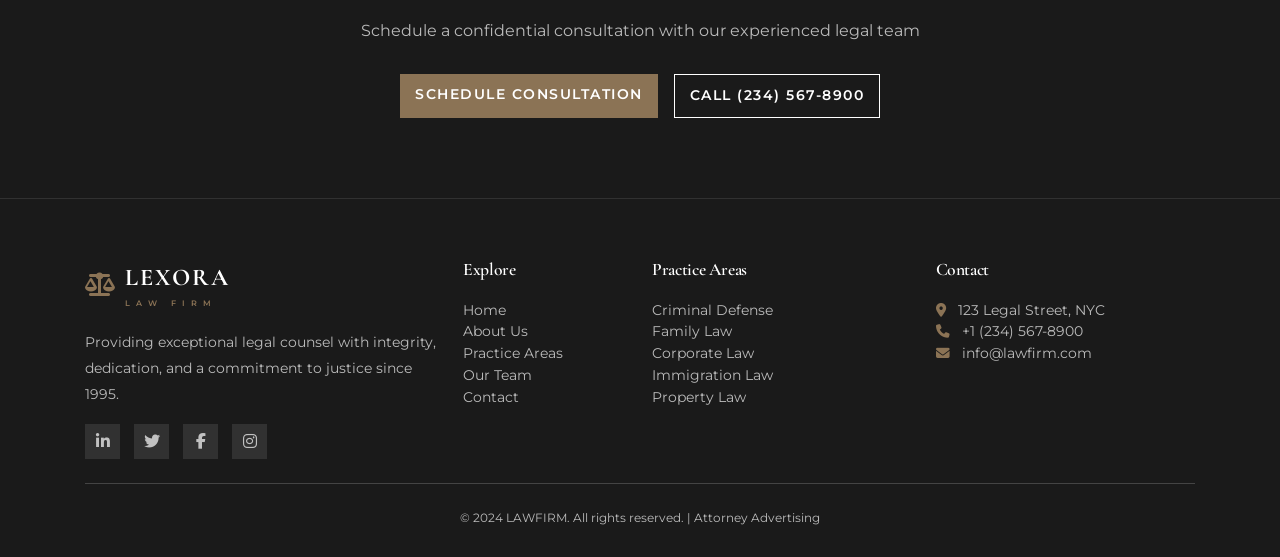
==== commit 23e04f6c: "Update index.html" ====
--- a/index.html
+++ b/index.html
@@ -135,6 +135,7 @@
             color: var(--gray);
             margin-bottom: 2rem;
             line-height: 1.8;
+            text-align: justify;
         }
         
         @media (max-width: 768px) {
@@ -622,8 +623,8 @@
                             <span class="section-subtitle">✦ ABOUT THE FIRM ✦</span>
                             <h2>A Legacy of Legal Excellence</h2>
                         </div>
-                        <p style="color: var(--gray); margin-bottom: 20px;">Founded in 1995, LAWFIRM has established itself as a premier legal practice known for unwavering commitment to client success and exceptional results.</p>
-                        <p style="color: var(--gray); margin-bottom: 30px;">Our team of experienced attorneys brings decades of combined experience across multiple practice areas, ensuring comprehensive representation for every client.</p>
+                        <p style="color: var(--gray); margin-bottom: 20px; text-align: justify;">Founded in 1995, LAWFIRM has established itself as a premier legal practice known for unwavering commitment to client success and exceptional results.</p>
+                        <p style="color: var(--gray); margin-bottom: 30px; text-align: justify;">Our team of experienced attorneys brings decades of combined experience across multiple practice areas, ensuring comprehensive representation for every client.</p>
                         
                         <div class="row mb-4">
                             <div class="col-6">
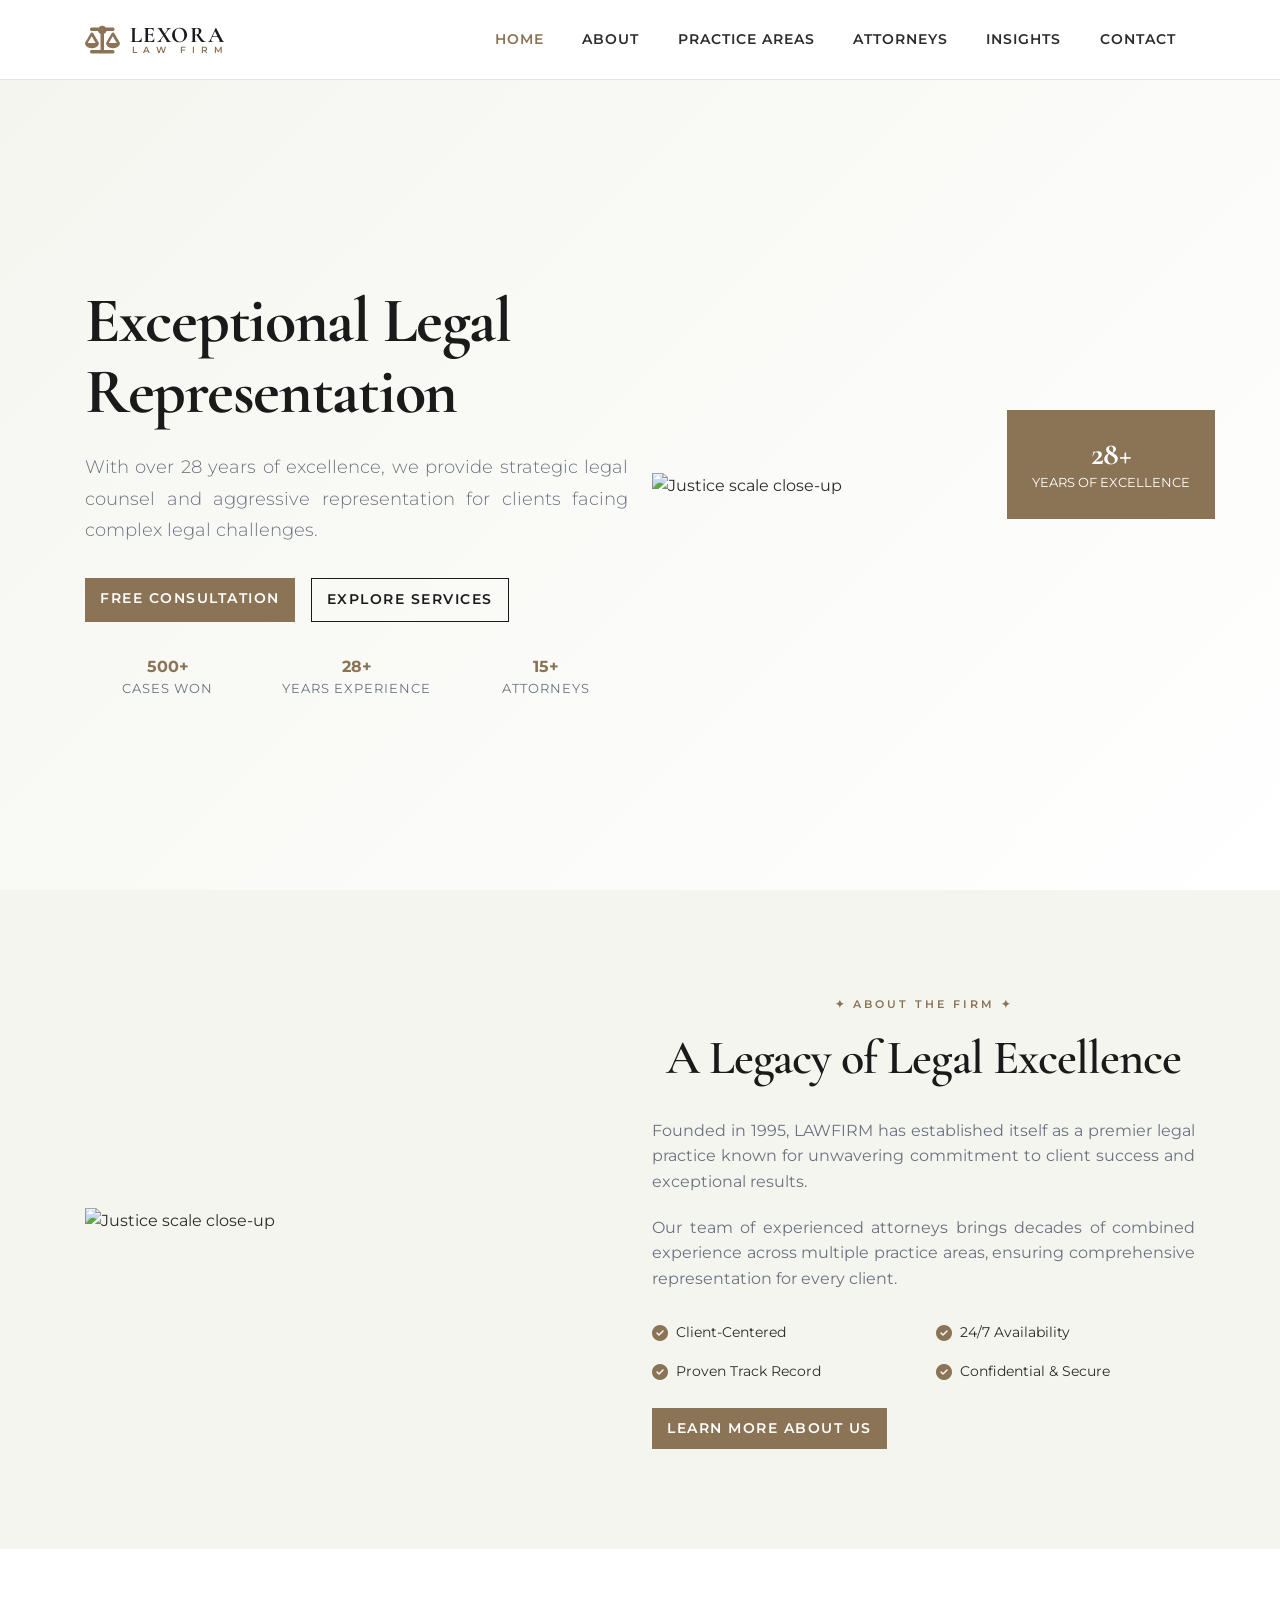
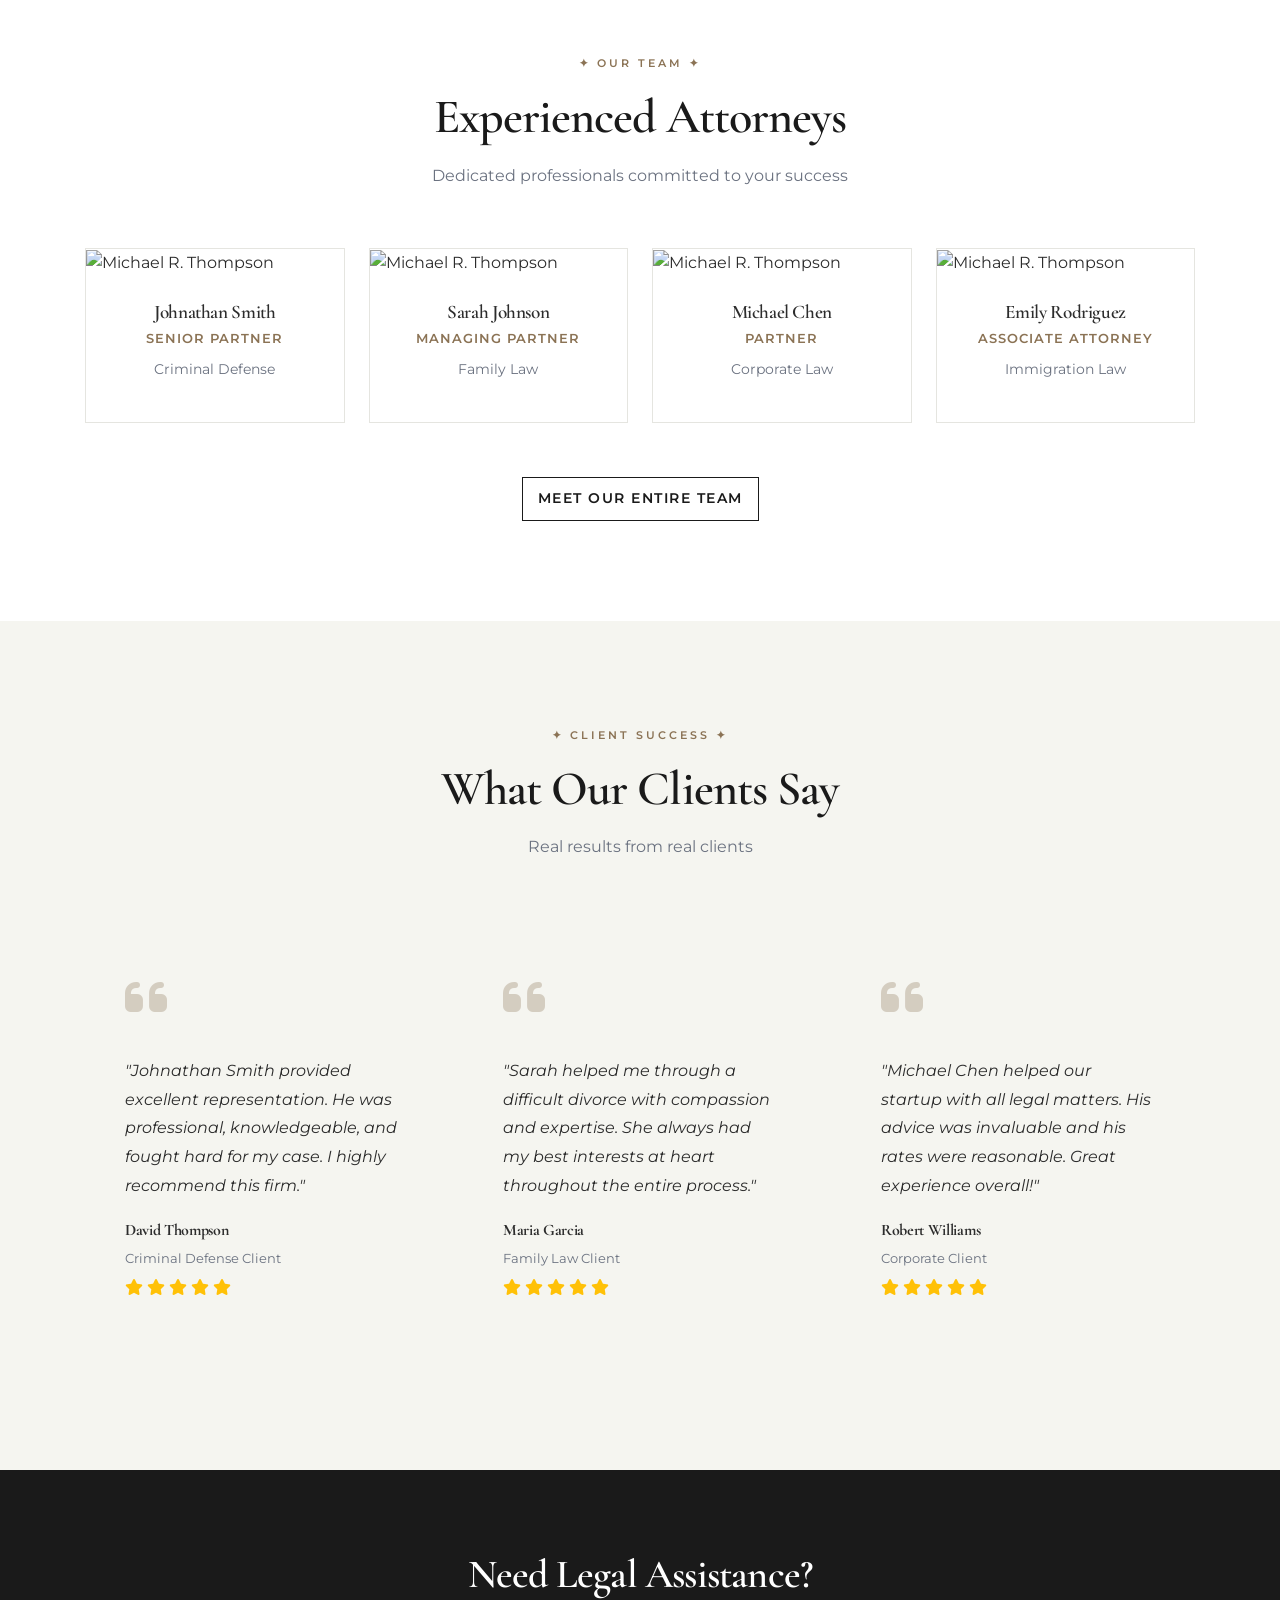
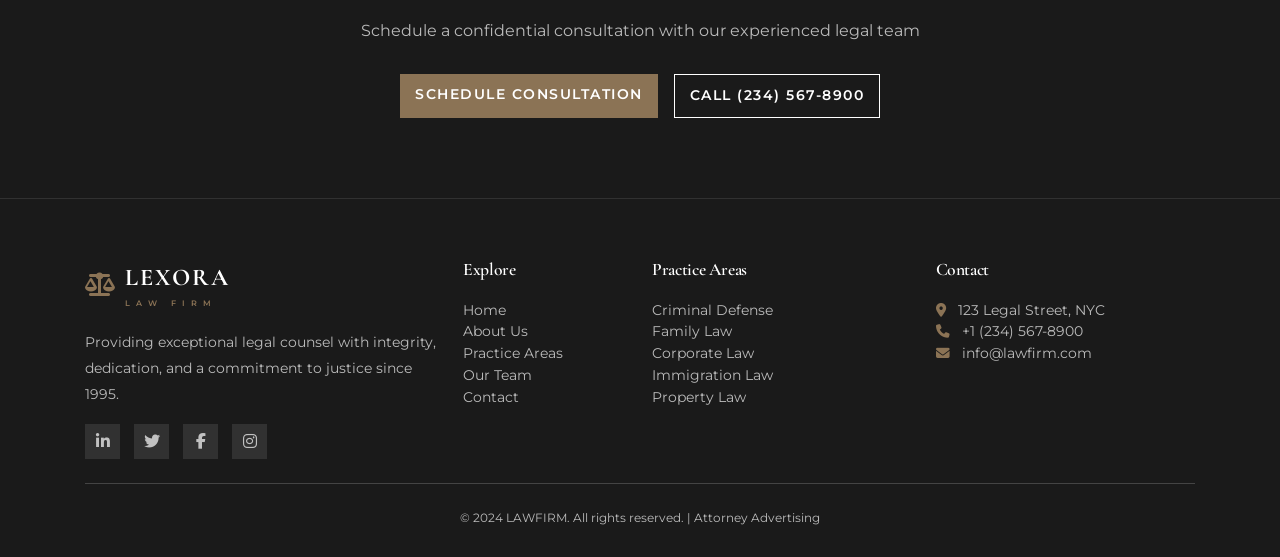
==== commit bde8b08b: "Update index.html" ====
--- a/index.html
+++ b/index.html
@@ -630,7 +630,7 @@
                             <div class="col-6">
                                 <div class="d-flex align-items-center mb-3">
                                     <i class="fas fa-check-circle" style="color: var(--primary);"></i>
-                                    <span class="ms-2" style="font-size: 0.9rem;">Client-Centered Approach</span>
+                                    <span class="ms-2" style="font-size: 0.9rem;">Client-Centered</span>
                                 </div>
                                 <div class="d-flex align-items-center">
                                     <i class="fas fa-check-circle" style="color: var(--primary);"></i>
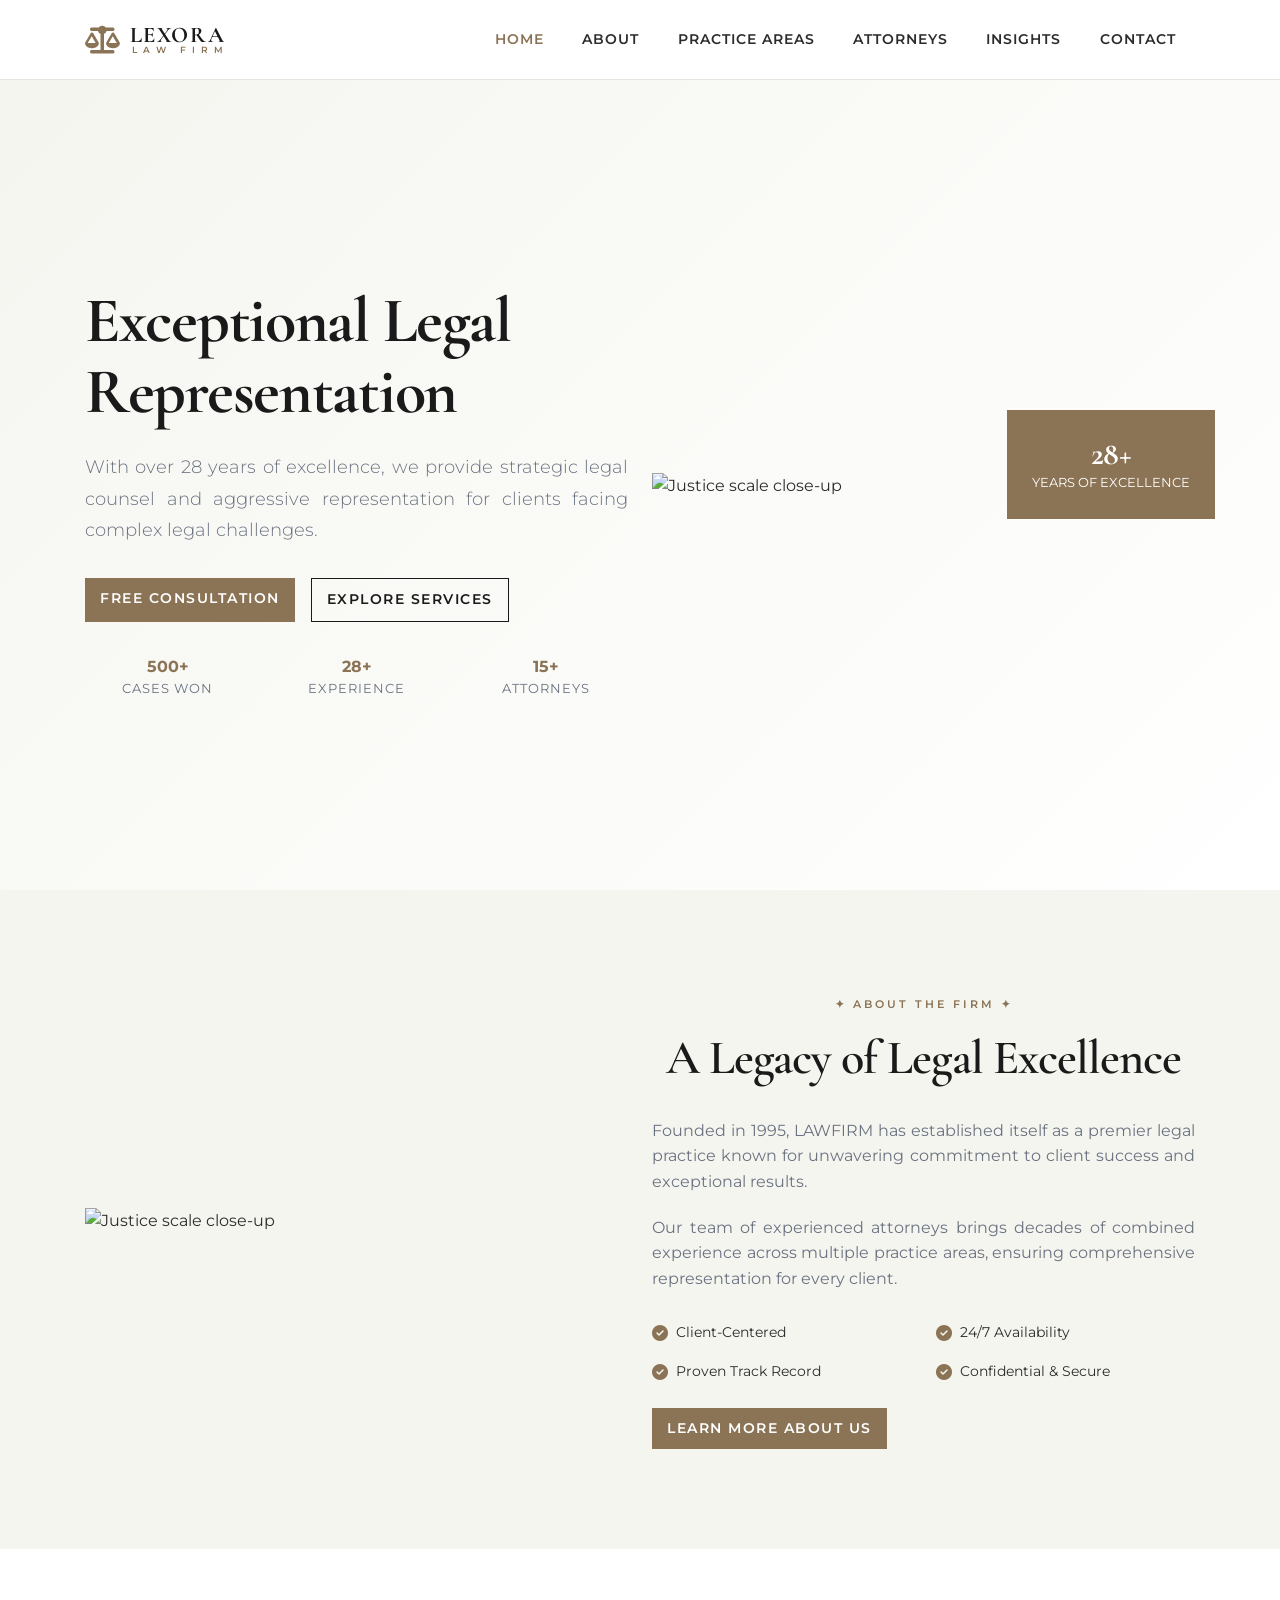
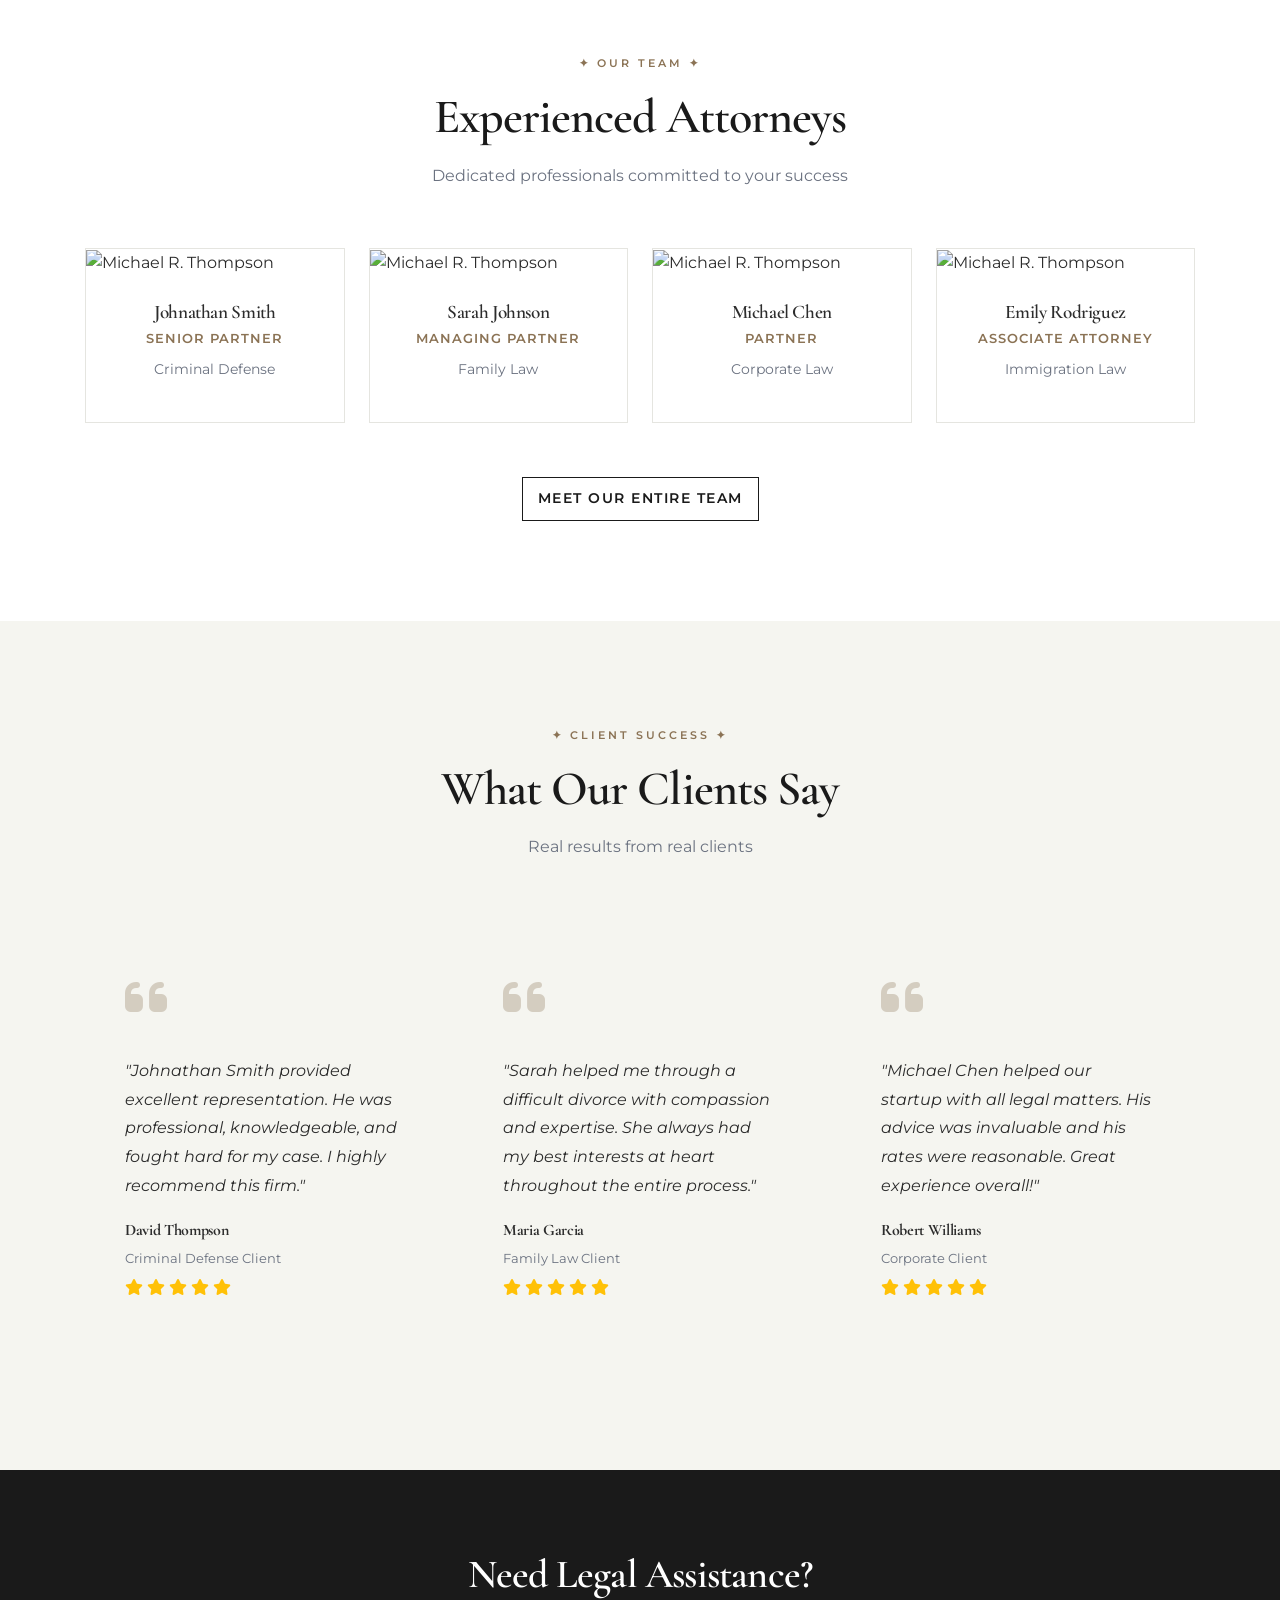
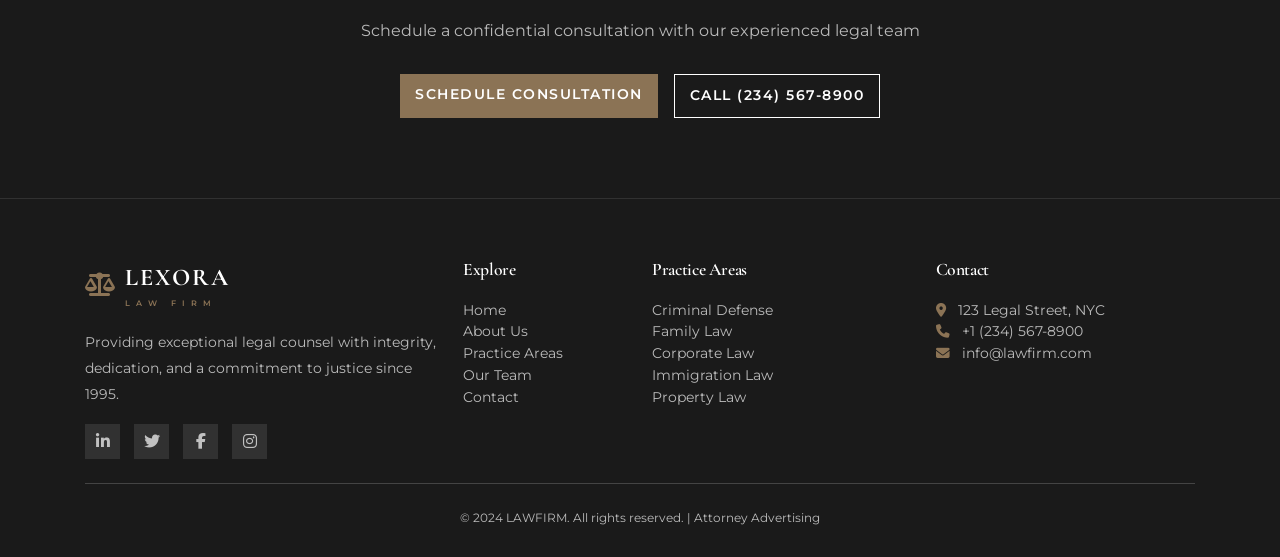
==== commit b0f05fd5: "Update index.html" ====
--- a/index.html
+++ b/index.html
@@ -588,7 +588,7 @@
                             <div class="col-4">
                                 <div class="stat-card">
                                     <div class="stat-number">28+</div>
-                                    <div class="stat-label">Years Experience</div>
+                                    <div class="stat-label">Experience</div>
                                 </div>
                             </div>
                             <div class="col-4">
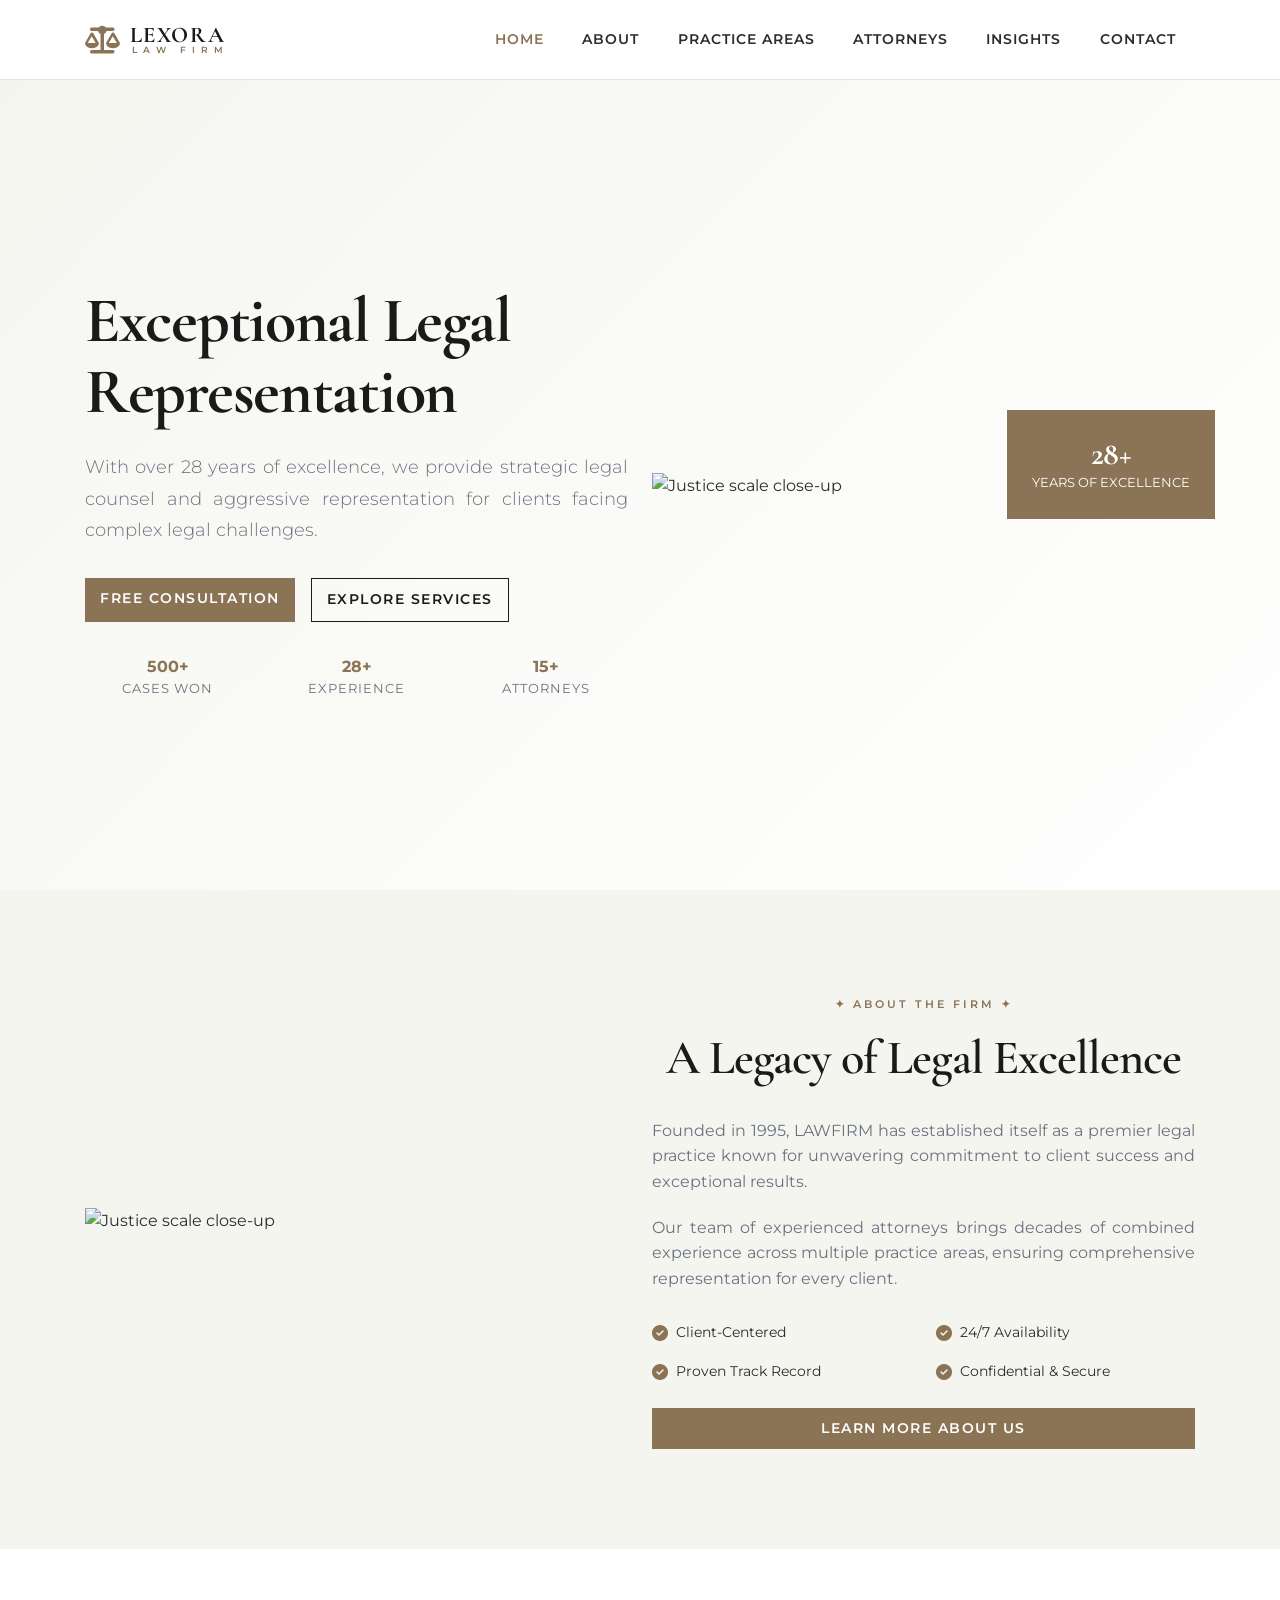
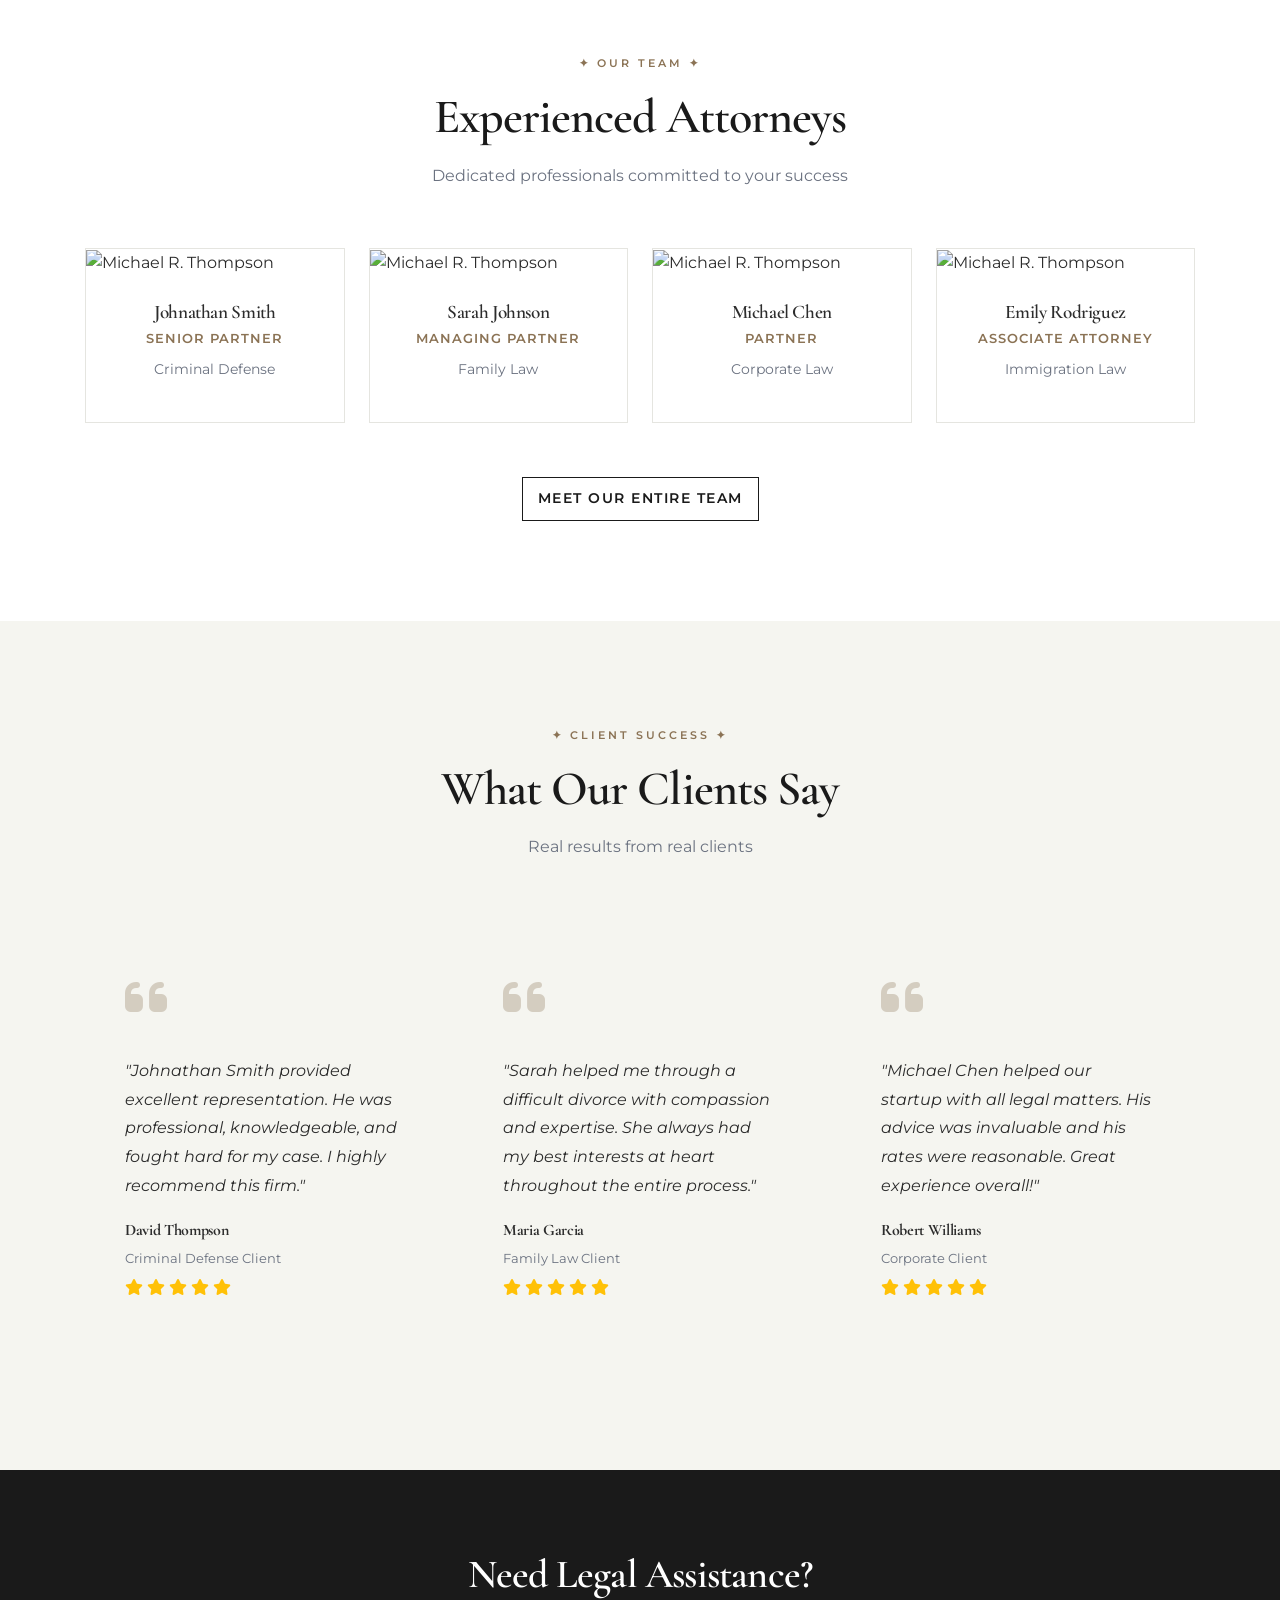
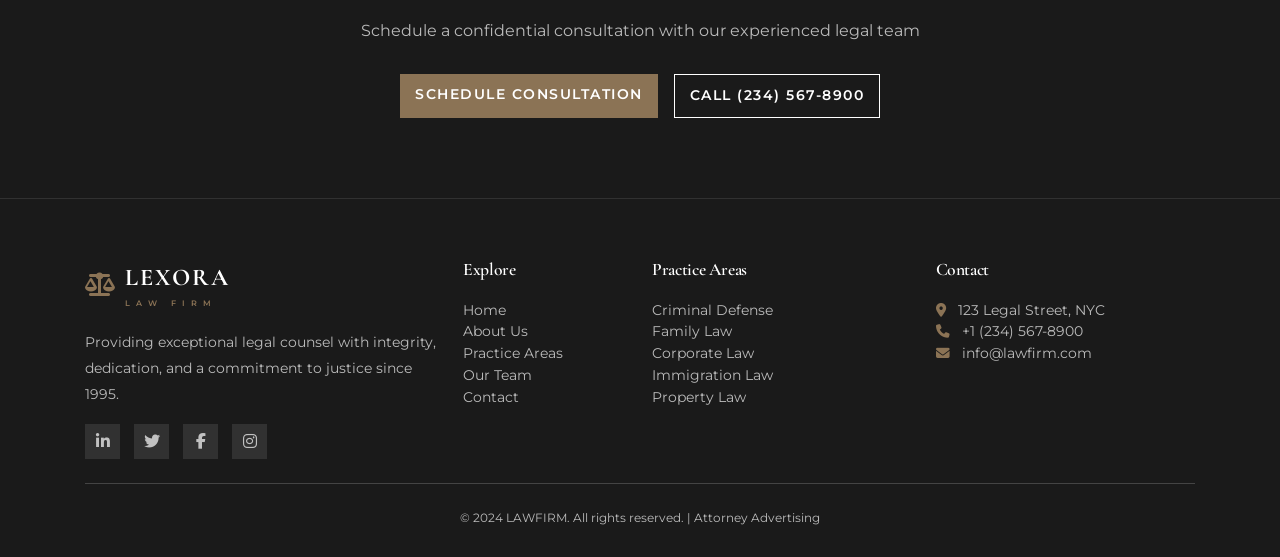
==== commit 1cb30084: "Update index.html" ====
--- a/index.html
+++ b/index.html
@@ -649,7 +649,7 @@
                             </div>
                         </div>
                         
-                        <a href="about.html" class="btn-primary-custom">Learn More About Us</a>
+                        <a href="about.html" class="btn-primary-custom" style="display: flex; justify-content: center;">Learn More About Us</a>
                     </div>
                     <div class="col-lg-6 order-lg-1 mt-5 mt-lg-0" data-aos="fade-right">
                         <div class="about-image">
